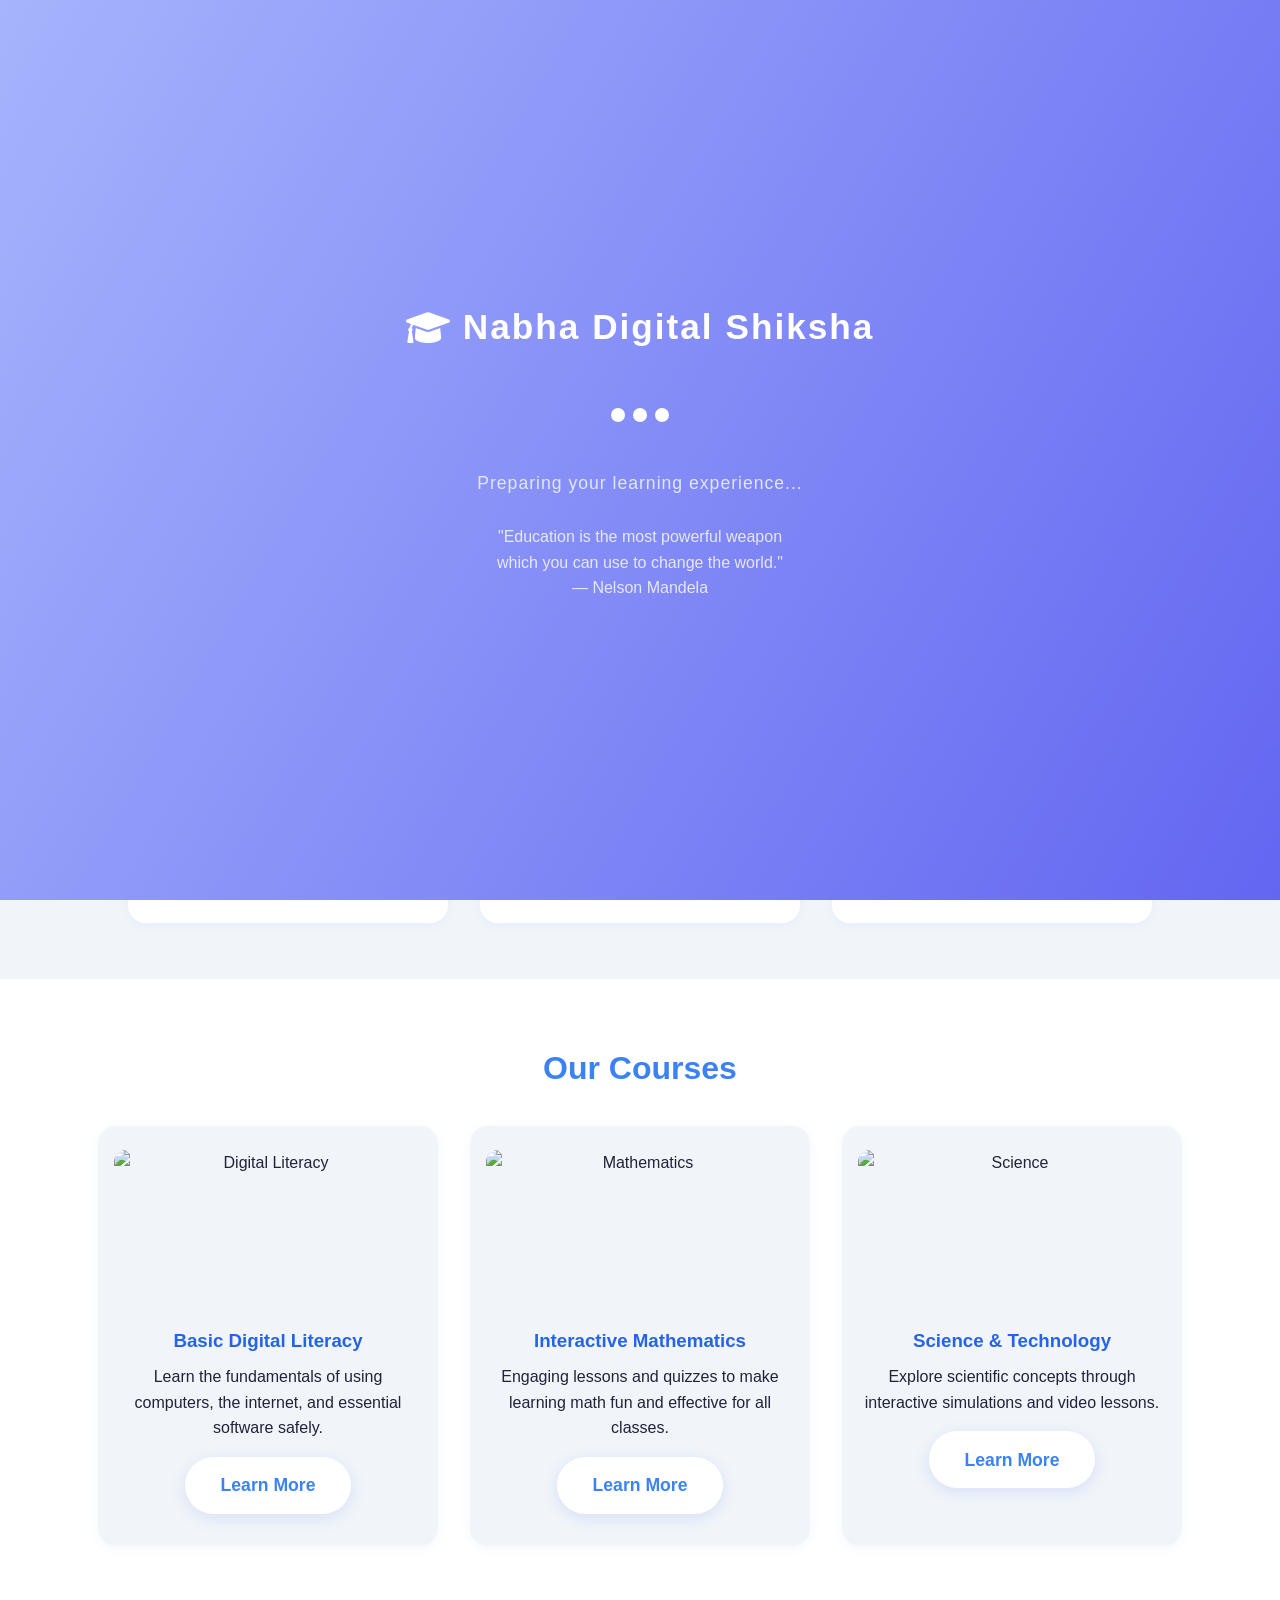
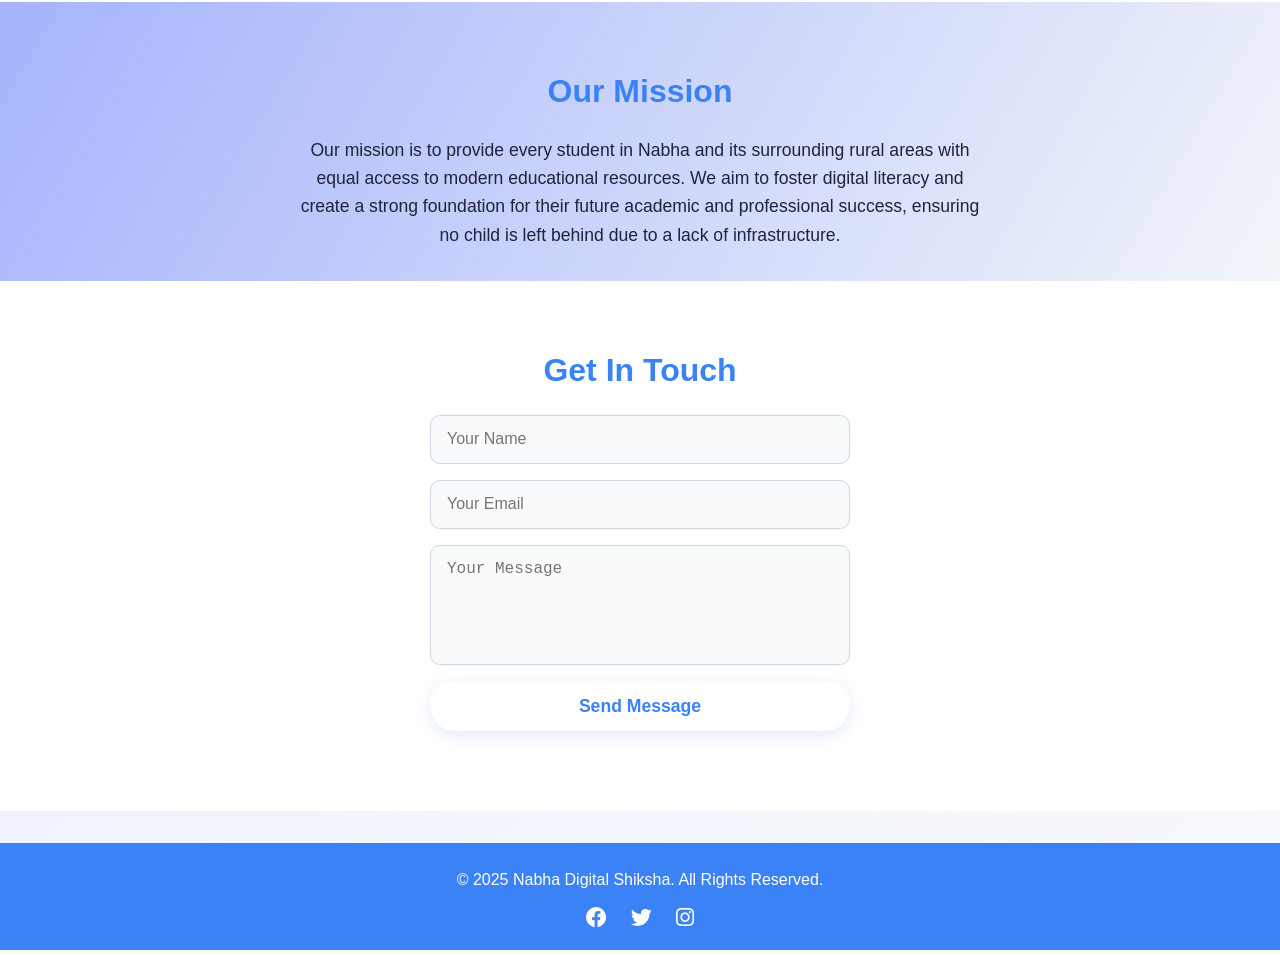
==== index.html @ e17393bd "Update index.html" ====
<!DOCTYPE html>
<html lang="en">
<head>
    <meta charset="UTF-8">
    <meta name="viewport" content="width=device-width, initial-scale=1.0">
    <title>Nabha Digital Shiksha</title>
    <link rel="stylesheet" href="style.css">
    <link rel="stylesheet" href="https://cdnjs.cloudflare.com/ajax/libs/font-awesome/6.0.0-beta3/css/all.min.css">
    <style>
        /* Loader styles */
        #loader-bg {
            position: fixed;
            z-index: 99999;
            top: 0; left: 0; right: 0; bottom: 0;
            width: 100vw; height: 100vh;
            background: linear-gradient(120deg, #a5b4fc 0%, #6366f1 100%);
            display: flex;
            align-items: center;
            justify-content: center;
            flex-direction: column;
            transition: opacity 0.7s cubic-bezier(.4,2,.6,1), visibility 0.7s;
        }
        #loader-bg.hide {
            opacity: 0;
            visibility: hidden;
            pointer-events: none;
        }
        .loader-logo {
            font-family: 'Poppins', Arial, sans-serif;
            font-size: 2.2rem;
            color: #fff;
            font-weight: 700;
            letter-spacing: 2px;
            margin-bottom: 1.5rem;
            display: flex;
            align-items: center;
            gap: 0.7rem;
            animation: fadeInDown 1.2s;
        }
        @keyframes fadeInDown {
            from { opacity: 0; transform: translateY(-40px);}
            to { opacity: 1; transform: none;}
        }
        .loader-animation {
            width: 70px;
            height: 70px;
            display: flex;
            align-items: center;
            justify-content: center;
            margin-bottom: 1.2rem;
        }
        .loader-animation span {
            display: inline-block;
            width: 14px;
            height: 14px;
            margin: 0 4px;
            background: #fff;
            border-radius: 50%;
            animation: bounce 1.2s infinite;
        }
        .loader-animation span:nth-child(2) { animation-delay: 0.2s;}
        .loader-animation span:nth-child(3) { animation-delay: 0.4s;}
        @keyframes bounce {
            0%, 80%, 100% { transform: scale(0.8);}
            40% { transform: scale(1.2);}
        }
        .loader-text {
            color: #e0e7ff;
            font-size: 1.1rem;
            font-family: 'Roboto', Arial, sans-serif;
            letter-spacing: 1px;
            margin-bottom: 0.5rem;
            animation: fadeInUp 1.2s;
        }
        @keyframes fadeInUp {
            from { opacity: 0; transform: translateY(40px);}
            to { opacity: 1; transform: none;}
        }
        .loader-quote {
            color: #fff;
            font-size: 1rem;
            font-family: 'Poppins', Arial, sans-serif;
            margin-top: 1.2rem;
            opacity: 0.8;
            text-align: center;
            max-width: 320px;
            animation: fadeInUp 1.6s;
        }
        @media (max-width: 600px) {
            .loader-logo { font-size: 1.3rem; }
            .loader-quote { font-size: 0.95rem; }
        }
    </style>
</head>
<body>
    <!-- Loader -->
    <div id="loader-bg">
        <div class="loader-logo">
            <i class="fas fa-graduation-cap"></i> Nabha Digital Shiksha
        </div>
        <div class="loader-animation">
            <span></span><span></span><span></span>
        </div>
        <div class="loader-text">Preparing your learning experience...</div>
        <div class="loader-quote">
            "Education is the most powerful weapon which you can use to change the world." <br>— Nelson Mandela
        </div>
    </div>

    <header>
        <nav>
            <div class="logo">Nabha Digital Shiksha 📚</div>
            <ul class="nav-links">
                <li><a href="#hero" class="active">Home</a></li>
                <li><a href="#features">Features</a></li>
                <li><a href="courses.html">Courses</a></li>
                <li><a href="about.html">About Us</a></li>
                <li><a href="#contact">Contact</a></li>
            </ul>
            <div class="burger" aria-label="Open navigation" tabindex="0">
                <div class="line1"></div>
                <div class="line2"></div>
                <div class="line3"></div>
            </div>
        </nav>
    </header>

    <main>
        <section id="hero">
            <!-- Animated SVG background -->
            <svg width="100%" height="100%" style="position:absolute;top:0;left:0;z-index:0;pointer-events:none;" viewBox="0 0 1440 320">
                <path fill="#a5b4fc" fill-opacity="0.4">
                    <animate attributeName="d" dur="8s" repeatCount="indefinite"
                        values="
                        M0,160L80,170C160,180,320,200,480,197C640,194,800,168,960,154C1120,140,1280,138,1360,137L1440,136L1440,320L1360,320C1280,320,1120,320,960,320C800,320,640,320,480,320C320,320,160,320,80,320L0,320Z;
                        M0,180L80,160C160,140,320,120,480,130C640,140,800,180,960,200C1120,220,1280,210,1360,205L1440,200L1440,320L1360,320C1280,320,1120,320,960,320C800,320,640,320,480,320C320,320,160,320,80,320L0,320Z;
                        M0,160L80,170C160,180,320,200,480,197C640,194,800,168,960,154C1120,140,1280,138,1360,137L1440,136L1440,320L1360,320C1280,320,1120,320,960,320C800,320,640,320,480,320C320,320,160,320,80,320L0,320Z
                        " />
                </path>
            </svg>
            <div class="hero-content" style="position:relative;z-index:1;">
                <h1>Bridging the Digital Divide in Nabha</h1>
                <p>Empowering rural students with quality digital education, even with limited connectivity.</p>
                <a href="#courses" class="cta-button" id="explore-courses-btn">Explore Courses</a>
            </div>
        </section>

        <section id="features">
            <h2>Why Choose Us?</h2>
            <div class="features-container">
                <div class="feature-card" onclick="window.location.href='offline-access.html'" style="cursor:pointer;">
                    <i class="fas fa-wifi-slash"></i>
                    <h3>Offline Access</h3>
                    <p>Our learning modules can be downloaded and used without a constant internet connection.</p>
                    <div class="counter" data-target="1200">0</div>
                    <small>+ Students Reached</small>
                </div>
                <div class="feature-card">
                    <i class="fas fa-language"></i>
                    <h3>Local Language Content</h3>
                    <p>Courses are available in Punjabi and Hindi to ensure better understanding for all students.</p>
                    <div class="counter" data-target="8">0</div>
                    <small>Languages & Subjects</small>
                </div>
                <div class="feature-card" onclick="window.location.href='teacher-support.html'" style="cursor:pointer;">
                    <i class="fas fa-chalkboard-teacher"></i>
                    <h3>Teacher Support</h3>
                    <p>We provide training and resources for teachers to effectively use our digital tools.</p>
                    <div class="counter" data-target="50">0</div>
                    <small>+ Teachers Trained</small>
                </div>
            </div>
        </section>

        <section id="courses">
            <h2>Our Courses</h2>
            <div class="courses-container">
                <div class="course-card">
                    <img src="https://images.unsplash.com/photo-1554415707-6e8cf6b9bfdf?crop=entropy&cs=tinysrgb&fit=max&fm=jpg&ixid=M3wzOTAwOTZ8MHwxfHNlYXJjaHw0fHxjb21wdXRlciUyMGxpdGVyYWN5fGVufDB8fHx8MTY5OTI4NjA4N3ww&ixlib=rb-4.0.3&q=80&w=1080" alt="Digital Literacy">
                    <h3>Basic Digital Literacy</h3>
                    <p>Learn the fundamentals of using computers, the internet, and essential software safely.</p>
                    <a href="courses.html#digital-literacy" class="cta-button" style="margin-top:1rem;">Learn More</a>
                </div>
                <div class="course-card">
                     <img src="https://images.unsplash.com/photo-1509228627152-72ae9ae6848d?crop=entropy&cs=tinysrgb&fit=max&fm=jpg&ixid=M3wzOTAwOTZ8MHwxfHNlYXJjaHwyfHxtYXRoZW1hdGljc3xlbnwwfHx8fDE2OTkyODYxMTN8MA&ixlib=rb-4.0.3&q=80&w=1080" alt="Mathematics">
                    <h3>Interactive Mathematics</h3>
                    <p>Engaging lessons and quizzes to make learning math fun and effective for all classes.</p>
                    <a href="courses.html#mathematics" class="cta-button" style="margin-top:1rem;">Learn More</a>
                </div>
                <div class="course-card">
                     <img src="https://images.unsplash.com/photo-1576319155264-99536e0be1ee?crop=entropy&cs=tinysrgb&fit=max&fm=jpg&ixid=M3wzOTAwOTZ8MHwxfHNlYXJjaHwzfHxzY2llbmNlJTIwZXhwZXJpbWVudHxlbnwwfHx8fDE2OTkyODYxNDB8MA&ixlib=rb-4.0.3&q=80&w=1080" alt="Science">
                    <h3>Science & Technology</h3>
                    <p>Explore scientific concepts through interactive simulations and video lessons.</p>
                    <a href="courses.html#science" class="cta-button" style="margin-top:1rem;">Learn More</a>
                </div>
            </div>
        </section>

        <section id="about">
            <h2>Our Mission</h2>
            <p>Our mission is to provide every student in Nabha and its surrounding rural areas with equal access to modern educational resources. We aim to foster digital literacy and create a strong foundation for their future academic and professional success, ensuring no child is left behind due to a lack of infrastructure.</p>
        </section>

        <section id="contact">
            <h2>Get In Touch</h2>
            <form id="contact-form" autocomplete="off">
                <input type="text" id="name" name="name" placeholder="Your Name" required>
                <input type="email" id="email" name="email" placeholder="Your Email" required>
                <textarea id="message" name="message" rows="5" placeholder="Your Message" required></textarea>
                <button type="submit" class="cta-button">Send Message</button>
            </form>
            <p id="form-message"></p>
        </section>
    </main>

    <footer>
        <p>&copy; 2025 Nabha Digital Shiksha. All Rights Reserved.</p>
        <div class="social-links">
            <a href="#" aria-label="Facebook"><i class="fab fa-facebook"></i></a>
            <a href="#" aria-label="Twitter"><i class="fab fa-twitter"></i></a>
            <a href="#" aria-label="Instagram"><i class="fab fa-instagram"></i></a>
        </div>
    </footer>

    <!-- AI Chatbot Widget -->
    <div id="chatbot-widget" style="position:fixed;bottom:30px;right:30px;z-index:9999;">
        <button id="chatbot-toggle" aria-label="Open chatbot" style="background:#6366f1;color:#fff;border:none;border-radius:50%;width:60px;height:60px;box-shadow:0 2px 8px rgba(67,56,202,0.18);font-size:2rem;cursor:pointer;transition:background 0.2s;">
            <i class="fas fa-robot"></i>
        </button>
        <div id="chatbot-window" style="display:none;flex-direction:column;position:absolute;bottom:70px;right:0;width:340px;max-width:90vw;height:420px;background:#fff;border-radius:16px;box-shadow:0 8px 32px rgba(67,56,202,0.18);overflow:hidden;">
            <div style="background:#6366f1;color:#fff;padding:1rem;font-family:'Poppins',Arial,sans-serif;font-weight:600;display:flex;justify-content:space-between;align-items:center;">
                <span>AI Assistant</span>
                <button id="chatbot-close" aria-label="Close chatbot" style="background:none;border:none;color:#fff;font-size:1.2rem;cursor:pointer;">&times;</button>
            </div>
            <div id="chatbot-messages" style="flex:1;overflow-y:auto;padding:1rem;background:#f3f4f6;font-size:1rem;"></div>
            <form id="chatbot-form" style="display:flex;padding:0.7rem;background:#f9fafb;border-top:1px solid #e0e7ff;">
                <input id="chatbot-input" type="text" placeholder="Ask me anything..." autocomplete="off" style="flex:1;padding:0.5rem 1rem;border:1px solid #a5b4fc;border-radius:6px;font-size:1rem;font-family:'Roboto',Arial,sans-serif;">
                <button type="submit" style="margin-left:0.5rem;background:#6366f1;color:#fff;border:none;border-radius:6px;padding:0.5rem 1rem;font-family:'Poppins',Arial,sans-serif;font-weight:600;cursor:pointer;">Send</button>
            </form>
        </div>
    </div>
    <script>
    // Loader hide logic
    window.addEventListener('load', function() {
        setTimeout(function() {
            document.getElementById('loader-bg').classList.add('hide');
        }, 5000); // Loader visible for at least 5s for animation
    });

    // Smooth scroll for nav links
    document.querySelectorAll('a[href^="#"]').forEach(link => {
        link.addEventListener('click', function(e) {
            const target = document.querySelector(this.getAttribute('href'));
            if(target) {
                e.preventDefault();
                target.scrollIntoView({ behavior: 'smooth' });
            }
        });
    });

    // Burger menu toggle
    const burger = document.querySelector('.burger');
    const navLinks = document.querySelector('.nav-links');
    burger.addEventListener('click', () => {
        navLinks.classList.toggle('active');
        burger.classList.toggle('toggle');
    });
    burger.addEventListener('keypress', (e) => {
        if(e.key === "Enter" || e.key === " ") burger.click();
    });

    // Active nav link on scroll
    const sections = document.querySelectorAll('main section[id]');
    const navItems = document.querySelectorAll('.nav-links a[href^="#"]');
    window.addEventListener('scroll', () => {
        let current = "";
        sections.forEach(section => {
            const sectionTop = section.offsetTop - 80;
            if(pageYOffset >= sectionTop) current = section.getAttribute('id');
        });
        navItems.forEach(link => {
            link.classList.remove('active');
            if(link.getAttribute('href') === '#' + current) link.classList.add('active');
        });
    });

    // Animated counters in features
    function animateCounter(counter) {
        const target = +counter.getAttribute('data-target');
        const speed = 30;
        let count = 0;
        function update() {
            if(count < target) {
                count += Math.ceil(target / speed);
                if(count > target) count = target;
                counter.textContent = count;
                requestAnimationFrame(update);
            } else {
                counter.textContent = target;
            }
        }
        update();
    }
    document.querySelectorAll('.counter').forEach(counter => {
        let started = false;
        function onScroll() {
            const rect = counter.getBoundingClientRect();
            if(!started && rect.top < window.innerHeight && rect.bottom > 0) {
                started = true;
                animateCounter(counter);
                window.removeEventListener('scroll', onScroll);
            }
        }
        window.addEventListener('scroll', onScroll);
        onScroll();
    });

    // Contact form feedback
    const form = document.getElementById('contact-form');
    const formMsg = document.getElementById('form-message');
    form.addEventListener('submit', function(e) {
        e.preventDefault();
        formMsg.textContent = "Thank you! We'll get back to you soon.";
        form.reset();
        setTimeout(() => formMsg.textContent = '', 4000);
    });

    // Focus on Explore Courses button scroll
    document.getElementById('explore-courses-btn').addEventListener('click', function(e) {
        const coursesSection = document.getElementById('courses');
        if(coursesSection) {
            e.preventDefault();
            coursesSection.scrollIntoView({ behavior: 'smooth' });
        }
    });

    // Accessibility: close nav on link click (mobile)
    document.querySelectorAll('.nav-links a').forEach(link => {
        link.addEventListener('click', () => {
            if(window.innerWidth < 700) {
                navLinks.classList.remove('active');
                burger.classList.remove('toggle');
            }
        });
    });

    // Smooth scroll for hash on load
    if(window.location.hash) {
        const target = document.querySelector(window.location.hash);
        if(target) setTimeout(() => target.scrollIntoView({behavior:'smooth'}), 300);
    }

    // AI Chatbot logic (demo, not connected to real AI backend)
    const chatbotToggle = document.getElementById('chatbot-toggle');
    const chatbotWindow = document.getElementById('chatbot-window');
    const chatbotClose = document.getElementById('chatbot-close');
    const chatbotForm = document.getElementById('chatbot-form');
    const chatbotInput = document.getElementById('chatbot-input');
    const chatbotMessages = document.getElementById('chatbot-messages');

    chatbotToggle.addEventListener('click', () => {
        chatbotWindow.style.display = chatbotWindow.style.display === 'flex' ? 'none' : 'flex';
        if(chatbotWindow.style.display === 'flex') chatbotInput.focus();
    });
    chatbotClose.addEventListener('click', () => {
        chatbotWindow.style.display = 'none';
    });

    function appendMessage(sender, text) {
        const msg = document.createElement('div');
        msg.style.margin = '0.5rem 0';
        msg.style.display = 'flex';
        msg.style.alignItems = 'flex-start';
        msg.innerHTML = sender === 'user'
            ? `<div style="background:#6366f1;color:#fff;padding:0.5rem 1rem;border-radius:12px 12px 0 12px;max-width:80%;margin-left:auto;">${text}</div>`
            : `<div style="background:#fff;color:#22223b;padding:0.5rem 1rem;border-radius:12px 12px 12px 0;max-width:80%;box-shadow:0 1px 4px #e0e7ff;">${text}</div>`;
        chatbotMessages.appendChild(msg);
        chatbotMessages.scrollTop = chatbotMessages.scrollHeight;
    }

    chatbotForm.addEventListener('submit', function(e) {
        e.preventDefault();
        const userMsg = chatbotInput.value.trim();
        if(!userMsg) return;
        appendMessage('user', userMsg);
        chatbotInput.value = '';
        setTimeout(() => {
            // Demo responses (replace with real AI integration)
            let response = "Sorry, I'm a demo assistant. Please contact support for detailed help.";
            if(/offline|pdf|download/i.test(userMsg)) response = "You can download class notes and resources from the Offline Access page.";
            else if(/teacher|support/i.test(userMsg)) response = "Visit the Teacher Support page for teacher details and resources.";
            else if(/course|class|subject/i.test(userMsg)) response = "Check out our Courses section for all available subjects and materials.";
            else if(/contact|help/i.test(userMsg)) response = "You can reach us via the Contact section at the bottom of this page.";
            else if(/hello|hi|hey/i.test(userMsg)) response = "Hello! How can I assist you today?";
            appendMessage('bot', response);
        }, 700);
    });

    // Keyboard accessibility for chatbot
    chatbotInput.addEventListener('keydown', function(e) {
        if(e.key === "Escape") chatbotWindow.style.display = 'none';
    });
    </script>
</body>
</html>
---- style.css ----
/* Reset & Base Styles */
* {
    margin: 0;
    padding: 0;
    box-sizing: border-box;
}
body {
    font-family: 'Segoe UI', Arial, sans-serif;
    background: linear-gradient(135deg, #e0e7ff 0%, #f8fafc 100%);
    color: #22223b;
    min-height: 100vh;
    line-height: 1.6;
}
a {
    color: inherit;
    text-decoration: none;
}
img {
    max-width: 100%;
    display: block;
    border-radius: 12px;
}

/* Header & Navigation */
header {
    background: #3b82f6;
    box-shadow: 0 2px 8px rgba(59, 130, 246, 0.08);
    position: sticky;
    top: 0;
    z-index: 100;
}
nav {
    display: flex;
    align-items: center;
    justify-content: space-between;
    max-width: 1200px;
    margin: 0 auto;
    padding: 1rem 2rem;
}
.logo {
    font-size: 1.6rem;
    font-weight: bold;
    color: #fff;
    letter-spacing: 1px;
}
.nav-links {
    display: flex;
    gap: 2rem;
    list-style: none;
}
.nav-links li a {
    color: #fff;
    font-weight: 500;
    transition: color 0.2s;
    padding: 0.5rem 0.8rem;
    border-radius: 6px;
}
.nav-links li a:hover {
    background: #2563eb;
}
.burger {
    display: none;
    flex-direction: column;
    cursor: pointer;
    gap: 5px;
}
.burger div {
    width: 25px;
    height: 3px;
    background: #fff;
    border-radius: 2px;
    transition: all 0.3s;
}

/* Hero Section */
#hero {
    background: linear-gradient(120deg, #3b82f6 60%, #a5b4fc 100%);
    color: #fff;
    padding: 5rem 2rem 4rem 2rem;
    position: relative;
    overflow: hidden;
    text-align: center;
}
#hero::before {
    content: "";
    position: absolute;
    left: -80px;
    top: 40px;
    width: 200px;
    height: 200px;
    background: radial-gradient(circle, #fff3 60%, transparent 100%);
    border-radius: 50%;
    z-index: 0;
}
.hero-content {
    position: relative;
    z-index: 1;
    max-width: 700px;
    margin: 0 auto;
}
.hero-content h1 {
    font-size: 2.8rem;
    margin-bottom: 1rem;
    font-weight: 700;
}
.hero-content p {
    font-size: 1.2rem;
    margin-bottom: 2rem;
}
.cta-button {
    background: #fff;
    color: #3b82f6;
    padding: 0.9rem 2.2rem;
    border: none;
    border-radius: 30px;
    font-size: 1.1rem;
    font-weight: 600;
    box-shadow: 0 4px 16px #2563eb22;
    cursor: pointer;
    transition: background 0.2s, color 0.2s;
}
.cta-button:hover {
    background: #2563eb;
    color: #fff;
}

/* Features Section */
#features {
    padding: 4rem 2rem 2rem 2rem;
    background: #f1f5f9;
    text-align: center;
}
#features h2 {
    font-size: 2rem;
    margin-bottom: 2rem;
    color: #3b82f6;
}
.features-container {
    display: flex;
    gap: 2rem;
    justify-content: center;
    flex-wrap: wrap;
}
.feature-card {
    background: #fff;
    border-radius: 18px;
    box-shadow: 0 2px 12px #3b82f611;
    padding: 2rem 1.5rem;
    flex: 1 1 220px;
    max-width: 320px;
    min-width: 220px;
    margin-bottom: 1.5rem;
    transition: transform 0.2s, box-shadow 0.2s;
}
.feature-card:hover {
    transform: translateY(-8px) scale(1.03);
    box-shadow: 0 6px 24px #3b82f622;
}
.feature-card i {
    font-size: 2.5rem;
    color: #3b82f6;
    margin-bottom: 1rem;
}

/* Courses Section */
#courses {
    padding: 4rem 2rem 2rem 2rem;
    background: #fff;
    text-align: center;
}
#courses h2 {
    font-size: 2rem;
    margin-bottom: 2rem;
    color: #3b82f6;
}
.courses-container {
    display: flex;
    gap: 2rem;
    justify-content: center;
    flex-wrap: wrap;
}
.course-card {
    background: #f1f5f9;
    border-radius: 18px;
    box-shadow: 0 2px 12px #3b82f611;
    padding: 1.5rem 1rem 2rem 1rem;
    flex: 1 1 260px;
    max-width: 340px;
    min-width: 220px;
    margin-bottom: 1.5rem;
    transition: transform 0.2s, box-shadow 0.2s;
    display: flex;
    flex-direction: column;
    align-items: center;
}
.course-card:hover {
    transform: translateY(-8px) scale(1.03);
    box-shadow: 0 6px 24px #3b82f622;
}
.course-card img {
    width: 100%;
    height: 160px;
    object-fit: cover;
    margin-bottom: 1rem;
    border-radius: 12px;
}
.course-card h3 {
    color: #2563eb;
    margin-bottom: 0.5rem;
}

/* About Section */
#about {
    padding: 4rem 2rem 2rem 2rem;
    background: linear-gradient(120deg, #a5b4fc 0%, #f1f5f9 100%);
    text-align: center;
}
#about h2 {
    font-size: 2rem;
    margin-bottom: 1.2rem;
    color: #3b82f6;
}
#about p {
    max-width: 700px;
    margin: 0 auto;
    font-size: 1.1rem;
}

/* Contact Section */
#contact {
    padding: 4rem 2rem 2rem 2rem;
    background: #fff;
    text-align: center;
}
#contact h2 {
    font-size: 2rem;
    margin-bottom: 1.2rem;
    color: #3b82f6;
}
#contact-form {
    max-width: 420px;
    margin: 0 auto 1.5rem auto;
    display: flex;
    flex-direction: column;
    gap: 1rem;
}
#contact-form input,
#contact-form textarea {
    padding: 0.9rem 1rem;
    border: 1px solid #cbd5e1;
    border-radius: 10px;
    font-size: 1rem;
    background: #f8fafc;
    resize: none;
}
#contact-form input:focus,
#contact-form textarea:focus {
    outline: 2px solid #3b82f6;
    border-color: #3b82f6;
}
#form-message {
    color: #16a34a;
    font-weight: 500;
    min-height: 1.5em;
}

/* Footer */
footer {
    background: #3b82f6;
    color: #fff;
    text-align: center;
    padding: 1.5rem 2rem 1rem 2rem;
    margin-top: 2rem;
    position: relative;
}
.social-links {
    margin-top: 0.5rem;
}
.social-links a {
    color: #fff;
    margin: 0 0.6rem;
    font-size: 1.3rem;
    transition: color 0.2s;
}
.social-links a:hover {
    color: #a5b4fc;
}

/* Animations */
@keyframes fadeInUp {
    0% { opacity: 0; transform: translateY(40px);}
    100% { opacity: 1; transform: translateY(0);}
}
@keyframes fadeIn {
    0% { opacity: 0;}
    100% { opacity: 1;}
}
.team-card {
    transition: transform 0.2s, box-shadow 0.2s;
}
.team-card:hover {
    transform: translateY(-8px) scale(1.04);
    box-shadow: 0 8px 32px #3b82f633;
    background: #e0e7ff;
}

/* Responsive Styles */
@media (max-width: 900px) {
    .features-container,
    .courses-container {
        flex-direction: column;
        align-items: center;
    }
    nav {
        padding: 1rem 1rem;
    }
}
@media (max-width: 700px) {
    .hero-content h1 {
        font-size: 2rem;
    }
    #features, #courses, #about, #contact {
        padding: 2.5rem 1rem 1.5rem 1rem;
    }
}
@media (max-width: 600px) {
    nav {
        flex-direction: column;
        align-items: flex-start;
        position: relative;
    }
    .nav-links {
        flex-direction: column;
        gap: 1.2rem;
        background: #3b82f6;
        position: absolute;
        top: 60px;
        left: 0;
        width: 100%;
        padding: 1.2rem 0;
        display: none;
    }
    .nav-links.active {
        display: flex;
    }
    .burger {
        display: flex;
        margin-left: auto;
    }
}

/* Burger Animation */
.burger.toggle .line1 {
    transform: rotate(-45deg) translate(-5px, 6px);
}
.burger.toggle .line2 {
    opacity: 0;
}
.burger.toggle .line3 {
    transform: rotate(45deg) translate(-5px, -6px);
}
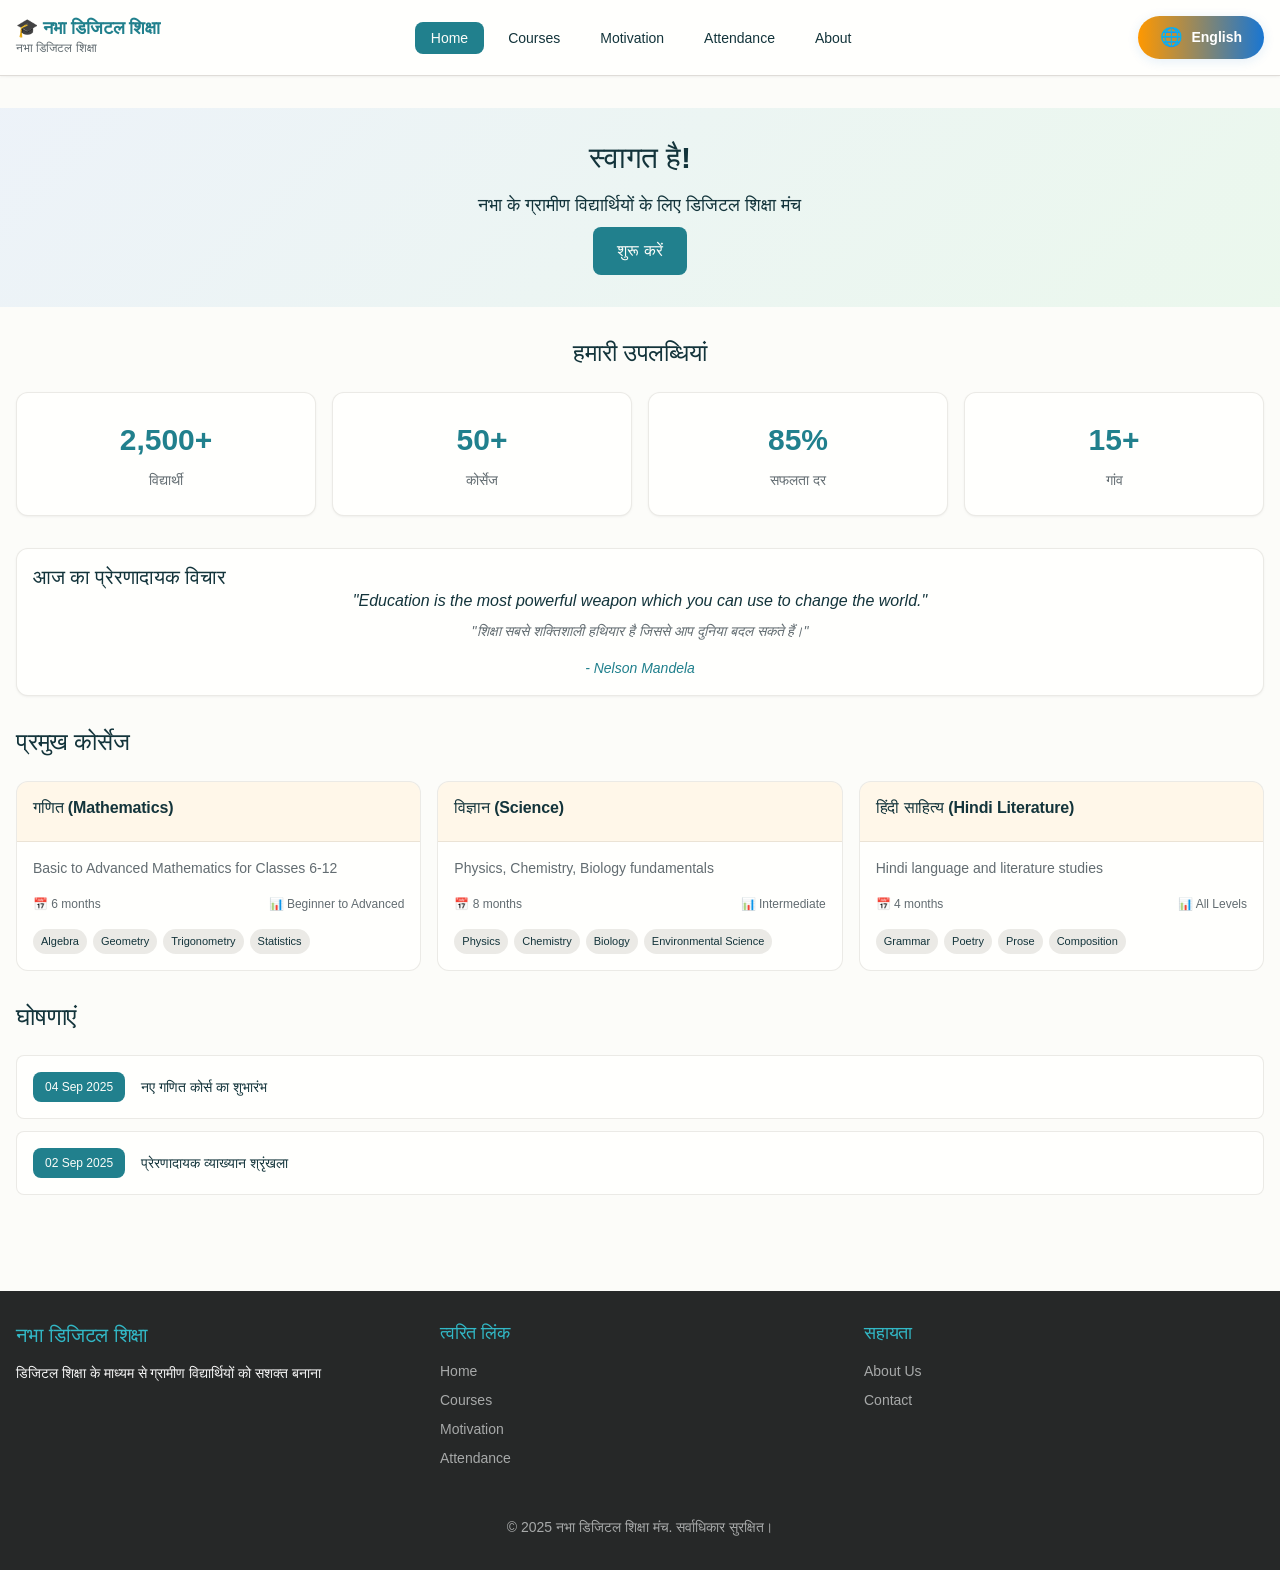
==== commit d892d5d4: "Add files via upload" ====
--- a/index.html
+++ b/index.html
@@ -1,405 +1,406 @@
-<!DOCTYPE html>
-<html lang="en">
-<head>
-    <meta charset="UTF-8">
-    <meta name="viewport" content="width=device-width, initial-scale=1.0">
-    <title>Nabha Digital Shiksha</title>
-    <link rel="stylesheet" href="style.css">
-    <link rel="stylesheet" href="https://cdnjs.cloudflare.com/ajax/libs/font-awesome/6.0.0-beta3/css/all.min.css">
-    <style>
-        /* Loader styles */
-        #loader-bg {
-            position: fixed;
-            z-index: 99999;
-            top: 0; left: 0; right: 0; bottom: 0;
-            width: 100vw; height: 100vh;
-            background: linear-gradient(120deg, #a5b4fc 0%, #6366f1 100%);
-            display: flex;
-            align-items: center;
-            justify-content: center;
-            flex-direction: column;
-            transition: opacity 0.7s cubic-bezier(.4,2,.6,1), visibility 0.7s;
-        }
-        #loader-bg.hide {
-            opacity: 0;
-            visibility: hidden;
-            pointer-events: none;
-        }
-        .loader-logo {
-            font-family: 'Poppins', Arial, sans-serif;
-            font-size: 2.2rem;
-            color: #fff;
-            font-weight: 700;
-            letter-spacing: 2px;
-            margin-bottom: 1.5rem;
-            display: flex;
-            align-items: center;
-            gap: 0.7rem;
-            animation: fadeInDown 1.2s;
-        }
-        @keyframes fadeInDown {
-            from { opacity: 0; transform: translateY(-40px);}
-            to { opacity: 1; transform: none;}
-        }
-        .loader-animation {
-            width: 70px;
-            height: 70px;
-            display: flex;
-            align-items: center;
-            justify-content: center;
-            margin-bottom: 1.2rem;
-        }
-        .loader-animation span {
-            display: inline-block;
-            width: 14px;
-            height: 14px;
-            margin: 0 4px;
-            background: #fff;
-            border-radius: 50%;
-            animation: bounce 1.2s infinite;
-        }
-        .loader-animation span:nth-child(2) { animation-delay: 0.2s;}
-        .loader-animation span:nth-child(3) { animation-delay: 0.4s;}
-        @keyframes bounce {
-            0%, 80%, 100% { transform: scale(0.8);}
-            40% { transform: scale(1.2);}
-        }
-        .loader-text {
-            color: #e0e7ff;
-            font-size: 1.1rem;
-            font-family: 'Roboto', Arial, sans-serif;
-            letter-spacing: 1px;
-            margin-bottom: 0.5rem;
-            animation: fadeInUp 1.2s;
-        }
-        @keyframes fadeInUp {
-            from { opacity: 0; transform: translateY(40px);}
-            to { opacity: 1; transform: none;}
-        }
-        .loader-quote {
-            color: #fff;
-            font-size: 1rem;
-            font-family: 'Poppins', Arial, sans-serif;
-            margin-top: 1.2rem;
-            opacity: 0.8;
-            text-align: center;
-            max-width: 320px;
-            animation: fadeInUp 1.6s;
-        }
-        @media (max-width: 600px) {
-            .loader-logo { font-size: 1.3rem; }
-            .loader-quote { font-size: 0.95rem; }
-        }
-    </style>
-</head>
-<body>
-    <!-- Loader -->
-    <div id="loader-bg">
-        <div class="loader-logo">
-            <i class="fas fa-graduation-cap"></i> Nabha Digital Shiksha
-        </div>
-        <div class="loader-animation">
-            <span></span><span></span><span></span>
-        </div>
-        <div class="loader-text">Preparing your learning experience...</div>
-        <div class="loader-quote">
-            "Education is the most powerful weapon which you can use to change the world." <br>— Nelson Mandela
-        </div>
-    </div>
-
-    <header>
-        <nav>
-            <div class="logo">Nabha Digital Shiksha 📚</div>
-            <ul class="nav-links">
-                <li><a href="#hero" class="active">Home</a></li>
-                <li><a href="#features">Features</a></li>
-                <li><a href="courses.html">Courses</a></li>
-                <li><a href="about.html">About Us</a></li>
-                <li><a href="#contact">Contact</a></li>
-            </ul>
-            <div class="burger" aria-label="Open navigation" tabindex="0">
-                <div class="line1"></div>
-                <div class="line2"></div>
-                <div class="line3"></div>
-            </div>
-        </nav>
-    </header>
-
-    <main>
-        <section id="hero">
-            <!-- Animated SVG background -->
-            <svg width="100%" height="100%" style="position:absolute;top:0;left:0;z-index:0;pointer-events:none;" viewBox="0 0 1440 320">
-                <path fill="#a5b4fc" fill-opacity="0.4">
-                    <animate attributeName="d" dur="8s" repeatCount="indefinite"
-                        values="
-                        M0,160L80,170C160,180,320,200,480,197C640,194,800,168,960,154C1120,140,1280,138,1360,137L1440,136L1440,320L1360,320C1280,320,1120,320,960,320C800,320,640,320,480,320C320,320,160,320,80,320L0,320Z;
-                        M0,180L80,160C160,140,320,120,480,130C640,140,800,180,960,200C1120,220,1280,210,1360,205L1440,200L1440,320L1360,320C1280,320,1120,320,960,320C800,320,640,320,480,320C320,320,160,320,80,320L0,320Z;
-                        M0,160L80,170C160,180,320,200,480,197C640,194,800,168,960,154C1120,140,1280,138,1360,137L1440,136L1440,320L1360,320C1280,320,1120,320,960,320C800,320,640,320,480,320C320,320,160,320,80,320L0,320Z
-                        " />
-                </path>
-            </svg>
-            <div class="hero-content" style="position:relative;z-index:1;">
-                <h1>Bridging the Digital Divide in Nabha</h1>
-                <p>Empowering rural students with quality digital education, even with limited connectivity.</p>
-                <a href="#courses" class="cta-button" id="explore-courses-btn">Explore Courses</a>
-            </div>
-        </section>
-
-        <section id="features">
-            <h2>Why Choose Us?</h2>
-            <div class="features-container">
-                <div class="feature-card" onclick="window.location.href='offline-access.html'" style="cursor:pointer;">
-                    <i class="fas fa-wifi-slash"></i>
-                    <h3>Offline Access</h3>
-                    <p>Our learning modules can be downloaded and used without a constant internet connection.</p>
-                    <div class="counter" data-target="1200">0</div>
-                    <small>+ Students Reached</small>
-                </div>
-                <div class="feature-card">
-                    <i class="fas fa-language"></i>
-                    <h3>Local Language Content</h3>
-                    <p>Courses are available in Punjabi and Hindi to ensure better understanding for all students.</p>
-                    <div class="counter" data-target="8">0</div>
-                    <small>Languages & Subjects</small>
-                </div>
-                <div class="feature-card" onclick="window.location.href='teacher-support.html'" style="cursor:pointer;">
-                    <i class="fas fa-chalkboard-teacher"></i>
-                    <h3>Teacher Support</h3>
-                    <p>We provide training and resources for teachers to effectively use our digital tools.</p>
-                    <div class="counter" data-target="50">0</div>
-                    <small>+ Teachers Trained</small>
-                </div>
-            </div>
-        </section>
-
-        <section id="courses">
-            <h2>Our Courses</h2>
-            <div class="courses-container">
-                <div class="course-card">
-                    <img src="https://images.unsplash.com/photo-1554415707-6e8cf6b9bfdf?crop=entropy&cs=tinysrgb&fit=max&fm=jpg&ixid=M3wzOTAwOTZ8MHwxfHNlYXJjaHw0fHxjb21wdXRlciUyMGxpdGVyYWN5fGVufDB8fHx8MTY5OTI4NjA4N3ww&ixlib=rb-4.0.3&q=80&w=1080" alt="Digital Literacy">
-                    <h3>Basic Digital Literacy</h3>
-                    <p>Learn the fundamentals of using computers, the internet, and essential software safely.</p>
-                    <a href="courses.html#digital-literacy" class="cta-button" style="margin-top:1rem;">Learn More</a>
-                </div>
-                <div class="course-card">
-                     <img src="https://images.unsplash.com/photo-1509228627152-72ae9ae6848d?crop=entropy&cs=tinysrgb&fit=max&fm=jpg&ixid=M3wzOTAwOTZ8MHwxfHNlYXJjaHwyfHxtYXRoZW1hdGljc3xlbnwwfHx8fDE2OTkyODYxMTN8MA&ixlib=rb-4.0.3&q=80&w=1080" alt="Mathematics">
-                    <h3>Interactive Mathematics</h3>
-                    <p>Engaging lessons and quizzes to make learning math fun and effective for all classes.</p>
-                    <a href="courses.html#mathematics" class="cta-button" style="margin-top:1rem;">Learn More</a>
-                </div>
-                <div class="course-card">
-                     <img src="https://images.unsplash.com/photo-1576319155264-99536e0be1ee?crop=entropy&cs=tinysrgb&fit=max&fm=jpg&ixid=M3wzOTAwOTZ8MHwxfHNlYXJjaHwzfHxzY2llbmNlJTIwZXhwZXJpbWVudHxlbnwwfHx8fDE2OTkyODYxNDB8MA&ixlib=rb-4.0.3&q=80&w=1080" alt="Science">
-                    <h3>Science & Technology</h3>
-                    <p>Explore scientific concepts through interactive simulations and video lessons.</p>
-                    <a href="courses.html#science" class="cta-button" style="margin-top:1rem;">Learn More</a>
-                </div>
-            </div>
-        </section>
-
-        <section id="about">
-            <h2>Our Mission</h2>
-            <p>Our mission is to provide every student in Nabha and its surrounding rural areas with equal access to modern educational resources. We aim to foster digital literacy and create a strong foundation for their future academic and professional success, ensuring no child is left behind due to a lack of infrastructure.</p>
-        </section>
-
-        <section id="contact">
-            <h2>Get In Touch</h2>
-            <form id="contact-form" autocomplete="off">
-                <input type="text" id="name" name="name" placeholder="Your Name" required>
-                <input type="email" id="email" name="email" placeholder="Your Email" required>
-                <textarea id="message" name="message" rows="5" placeholder="Your Message" required></textarea>
-                <button type="submit" class="cta-button">Send Message</button>
-            </form>
-            <p id="form-message"></p>
-        </section>
-    </main>
-
-    <footer>
-        <p>&copy; 2025 Nabha Digital Shiksha. All Rights Reserved.</p>
-        <div class="social-links">
-            <a href="#" aria-label="Facebook"><i class="fab fa-facebook"></i></a>
-            <a href="#" aria-label="Twitter"><i class="fab fa-twitter"></i></a>
-            <a href="#" aria-label="Instagram"><i class="fab fa-instagram"></i></a>
-        </div>
-    </footer>
-
-    <!-- AI Chatbot Widget -->
-    <div id="chatbot-widget" style="position:fixed;bottom:30px;right:30px;z-index:9999;">
-        <button id="chatbot-toggle" aria-label="Open chatbot" style="background:#6366f1;color:#fff;border:none;border-radius:50%;width:60px;height:60px;box-shadow:0 2px 8px rgba(67,56,202,0.18);font-size:2rem;cursor:pointer;transition:background 0.2s;">
-            <i class="fas fa-robot"></i>
-        </button>
-        <div id="chatbot-window" style="display:none;flex-direction:column;position:absolute;bottom:70px;right:0;width:340px;max-width:90vw;height:420px;background:#fff;border-radius:16px;box-shadow:0 8px 32px rgba(67,56,202,0.18);overflow:hidden;">
-            <div style="background:#6366f1;color:#fff;padding:1rem;font-family:'Poppins',Arial,sans-serif;font-weight:600;display:flex;justify-content:space-between;align-items:center;">
-                <span>AI Assistant</span>
-                <button id="chatbot-close" aria-label="Close chatbot" style="background:none;border:none;color:#fff;font-size:1.2rem;cursor:pointer;">&times;</button>
-            </div>
-            <div id="chatbot-messages" style="flex:1;overflow-y:auto;padding:1rem;background:#f3f4f6;font-size:1rem;"></div>
-            <form id="chatbot-form" style="display:flex;padding:0.7rem;background:#f9fafb;border-top:1px solid #e0e7ff;">
-                <input id="chatbot-input" type="text" placeholder="Ask me anything..." autocomplete="off" style="flex:1;padding:0.5rem 1rem;border:1px solid #a5b4fc;border-radius:6px;font-size:1rem;font-family:'Roboto',Arial,sans-serif;">
-                <button type="submit" style="margin-left:0.5rem;background:#6366f1;color:#fff;border:none;border-radius:6px;padding:0.5rem 1rem;font-family:'Poppins',Arial,sans-serif;font-weight:600;cursor:pointer;">Send</button>
-            </form>
-        </div>
-    </div>
-    <script>
-    // Loader hide logic
-    window.addEventListener('load', function() {
-        setTimeout(function() {
-            document.getElementById('loader-bg').classList.add('hide');
-        }, 5000); // Loader visible for at least 5s for animation
-    });
-
-    // Smooth scroll for nav links
-    document.querySelectorAll('a[href^="#"]').forEach(link => {
-        link.addEventListener('click', function(e) {
-            const target = document.querySelector(this.getAttribute('href'));
-            if(target) {
-                e.preventDefault();
-                target.scrollIntoView({ behavior: 'smooth' });
-            }
-        });
-    });
-
-    // Burger menu toggle
-    const burger = document.querySelector('.burger');
-    const navLinks = document.querySelector('.nav-links');
-    burger.addEventListener('click', () => {
-        navLinks.classList.toggle('active');
-        burger.classList.toggle('toggle');
-    });
-    burger.addEventListener('keypress', (e) => {
-        if(e.key === "Enter" || e.key === " ") burger.click();
-    });
-
-    // Active nav link on scroll
-    const sections = document.querySelectorAll('main section[id]');
-    const navItems = document.querySelectorAll('.nav-links a[href^="#"]');
-    window.addEventListener('scroll', () => {
-        let current = "";
-        sections.forEach(section => {
-            const sectionTop = section.offsetTop - 80;
-            if(pageYOffset >= sectionTop) current = section.getAttribute('id');
-        });
-        navItems.forEach(link => {
-            link.classList.remove('active');
-            if(link.getAttribute('href') === '#' + current) link.classList.add('active');
-        });
-    });
-
-    // Animated counters in features
-    function animateCounter(counter) {
-        const target = +counter.getAttribute('data-target');
-        const speed = 30;
-        let count = 0;
-        function update() {
-            if(count < target) {
-                count += Math.ceil(target / speed);
-                if(count > target) count = target;
-                counter.textContent = count;
-                requestAnimationFrame(update);
-            } else {
-                counter.textContent = target;
-            }
-        }
-        update();
-    }
-    document.querySelectorAll('.counter').forEach(counter => {
-        let started = false;
-        function onScroll() {
-            const rect = counter.getBoundingClientRect();
-            if(!started && rect.top < window.innerHeight && rect.bottom > 0) {
-                started = true;
-                animateCounter(counter);
-                window.removeEventListener('scroll', onScroll);
-            }
-        }
-        window.addEventListener('scroll', onScroll);
-        onScroll();
-    });
-
-    // Contact form feedback
-    const form = document.getElementById('contact-form');
-    const formMsg = document.getElementById('form-message');
-    form.addEventListener('submit', function(e) {
-        e.preventDefault();
-        formMsg.textContent = "Thank you! We'll get back to you soon.";
-        form.reset();
-        setTimeout(() => formMsg.textContent = '', 4000);
-    });
-
-    // Focus on Explore Courses button scroll
-    document.getElementById('explore-courses-btn').addEventListener('click', function(e) {
-        const coursesSection = document.getElementById('courses');
-        if(coursesSection) {
-            e.preventDefault();
-            coursesSection.scrollIntoView({ behavior: 'smooth' });
-        }
-    });
-
-    // Accessibility: close nav on link click (mobile)
-    document.querySelectorAll('.nav-links a').forEach(link => {
-        link.addEventListener('click', () => {
-            if(window.innerWidth < 700) {
-                navLinks.classList.remove('active');
-                burger.classList.remove('toggle');
-            }
-        });
-    });
-
-    // Smooth scroll for hash on load
-    if(window.location.hash) {
-        const target = document.querySelector(window.location.hash);
-        if(target) setTimeout(() => target.scrollIntoView({behavior:'smooth'}), 300);
-    }
-
-    // AI Chatbot logic (demo, not connected to real AI backend)
-    const chatbotToggle = document.getElementById('chatbot-toggle');
-    const chatbotWindow = document.getElementById('chatbot-window');
-    const chatbotClose = document.getElementById('chatbot-close');
-    const chatbotForm = document.getElementById('chatbot-form');
-    const chatbotInput = document.getElementById('chatbot-input');
-    const chatbotMessages = document.getElementById('chatbot-messages');
-
-    chatbotToggle.addEventListener('click', () => {
-        chatbotWindow.style.display = chatbotWindow.style.display === 'flex' ? 'none' : 'flex';
-        if(chatbotWindow.style.display === 'flex') chatbotInput.focus();
-    });
-    chatbotClose.addEventListener('click', () => {
-        chatbotWindow.style.display = 'none';
-    });
-
-    function appendMessage(sender, text) {
-        const msg = document.createElement('div');
-        msg.style.margin = '0.5rem 0';
-        msg.style.display = 'flex';
-        msg.style.alignItems = 'flex-start';
-        msg.innerHTML = sender === 'user'
-            ? `<div style="background:#6366f1;color:#fff;padding:0.5rem 1rem;border-radius:12px 12px 0 12px;max-width:80%;margin-left:auto;">${text}</div>`
-            : `<div style="background:#fff;color:#22223b;padding:0.5rem 1rem;border-radius:12px 12px 12px 0;max-width:80%;box-shadow:0 1px 4px #e0e7ff;">${text}</div>`;
-        chatbotMessages.appendChild(msg);
-        chatbotMessages.scrollTop = chatbotMessages.scrollHeight;
-    }
-
-    chatbotForm.addEventListener('submit', function(e) {
-        e.preventDefault();
-        const userMsg = chatbotInput.value.trim();
-        if(!userMsg) return;
-        appendMessage('user', userMsg);
-        chatbotInput.value = '';
-        setTimeout(() => {
-            // Demo responses (replace with real AI integration)
-            let response = "Sorry, I'm a demo assistant. Please contact support for detailed help.";
-            if(/offline|pdf|download/i.test(userMsg)) response = "You can download class notes and resources from the Offline Access page.";
-            else if(/teacher|support/i.test(userMsg)) response = "Visit the Teacher Support page for teacher details and resources.";
-            else if(/course|class|subject/i.test(userMsg)) response = "Check out our Courses section for all available subjects and materials.";
-            else if(/contact|help/i.test(userMsg)) response = "You can reach us via the Contact section at the bottom of this page.";
-            else if(/hello|hi|hey/i.test(userMsg)) response = "Hello! How can I assist you today?";
-            appendMessage('bot', response);
-        }, 700);
-    });
-
-    // Keyboard accessibility for chatbot
-    chatbotInput.addEventListener('keydown', function(e) {
-        if(e.key === "Escape") chatbotWindow.style.display = 'none';
-    });
-    </script>
-</body>
-</html>
+<!DOCTYPE html>
+<html lang="hi">
+<head>
+    <meta charset="UTF-8">
+    <meta name="viewport" content="width=device-width, initial-scale=1.0">
+    <title>Digital Learning Platform - Nabha Rural Students</title>
+    <link rel="stylesheet" href="style.css">
+</head>
+<body>
+    <!-- Header -->
+    <header class="header">
+        <div class="container">
+            <div class="header-content">
+                <div class="logo">
+                    <h2 class="lang-hi">🎓 नभा डिजिटल शिक्षा</h2>
+                    <h2 class="lang-en" style="display:none;">🎓 Nabha Digital Learning</h2>
+                    <p class="lang-hi">नभा डिजिटल शिक्षा</p>
+                    <p class="lang-en" style="display:none;">Nabha Digital Learning</p>
+                </div>
+                <nav class="nav">
+                    <button class="nav-item active" data-section="home">Home</button>
+                    <button class="nav-item" data-section="courses">Courses</button>
+                    <button class="nav-item" data-section="motivation">Motivation</button>
+                    <button class="nav-item" data-section="attendance">Attendance</button>
+                    <button class="nav-item" data-section="about">About</button>
+                </nav>
+                <button class="mobile-menu-toggle">☰</button>
+                <button id="langSwitchBtn" class="btn btn--lang-switch" style="margin-left:16px;">
+                    <span id="langIcon">🌐</span>
+                    <span id="langText">English</span>
+                </button>
+            </div>
+        </div>
+    </header>
+
+    <!-- Main Content -->
+    <main class="main">
+        <!-- Home Section -->
+        <section id="home" class="section active">
+            <div class="hero">
+                <div class="container">
+                    <div class="hero-content">
+                        <h1 class="lang-hi">स्वागत है!</h1>
+                        <h1 class="lang-en" style="display:none;">Welcome!</h1>
+                        <p class="hero-subtitle lang-hi">नभा के ग्रामीण विद्यार्थियों के लिए डिजिटल शिक्षा मंच</p>
+                        <p class="hero-subtitle lang-en" style="display:none;">Digital Learning Platform for Rural Students in Nabha</p>
+                        <button class="btn btn--primary hero-cta lang-hi">शुरू करें</button>
+                        <button class="btn btn--primary hero-cta lang-en" style="display:none;">Start Learning</button>
+                    </div>
+                </div>
+            </div>
+
+            <div class="container">
+                <!-- Platform Stats -->
+                <div class="stats-section">
+                    <h2 class="lang-hi">हमारी उपलब्धियां</h2>
+                    <h2 class="lang-en" style="display:none;">Our Achievements</h2>
+                    <div class="stats-grid">
+                        <div class="stat-card">
+                            <div class="stat-number">2,500+</div>
+                            <div class="stat-label lang-hi">विद्यार्थी</div>
+                            <div class="stat-label lang-en" style="display:none;">Students</div>
+                        </div>
+                        <div class="stat-card">
+                            <div class="stat-number">50+</div>
+                            <div class="stat-label lang-hi">कोर्सेज</div>
+                            <div class="stat-label lang-en" style="display:none;">Courses</div>
+                        </div>
+                        <div class="stat-card">
+                            <div class="stat-number">85%</div>
+                            <div class="stat-label lang-hi">सफलता दर</div>
+                            <div class="stat-label lang-en" style="display:none;">Success Rate</div>
+                        </div>
+                        <div class="stat-card">
+                            <div class="stat-number">15+</div>
+                            <div class="stat-label lang-hi">गांव</div>
+                            <div class="stat-label lang-en" style="display:none;">Villages</div>
+                        </div>
+                    </div>
+                </div>
+
+                <!-- Daily Quote -->
+                <div class="daily-quote-section">
+                    <div class="card">
+                        <div class="card__body">
+                            <h3 class="lang-hi">आज का प्रेरणादायक विचार</h3>
+                            <h3 class="lang-en" style="display:none;">Quote of the Day</h3>
+                            <blockquote id="dailyQuote" class="quote">
+                                <p class="quote-text lang-hi"></p>
+                                <p class="quote-text lang-en" style="display:none;"></p>
+                                <cite class="quote-author"></cite>
+                            </blockquote>
+                        </div>
+                    </div>
+                </div>
+
+                <!-- Featured Courses -->
+                <div class="featured-courses">
+                    <h2 class="lang-hi">प्रमुख कोर्सेज</h2>
+                    <h2 class="lang-en" style="display:none;">Featured Courses</h2>
+                    <div class="courses-grid" id="featuredCoursesGrid"></div>
+                </div>
+
+                <!-- Announcements -->
+                <div class="announcements">
+                    <h2 class="lang-hi">घोषणाएं</h2>
+                    <h2 class="lang-en" style="display:none;">Announcements</h2>
+                    <div class="announcement-list">
+                        <div class="announcement-item">
+                            <div class="announcement-date">04 Sep 2025</div>
+                            <div class="announcement-text lang-hi">नए गणित कोर्स का शुभारंभ</div>
+                            <div class="announcement-text lang-en" style="display:none;">New Mathematics Course Launch</div>
+                        </div>
+                        <div class="announcement-item">
+                            <div class="announcement-date">02 Sep 2025</div>
+                            <div class="announcement-text lang-hi">प्रेरणादायक व्याख्यान श्रृंखला</div>
+                            <div class="announcement-text lang-en" style="display:none;">Motivational Lecture Series</div>
+                        </div>
+                    </div>
+                </div>
+            </div>
+        </section>
+
+        <!-- Courses Section -->
+        <section id="courses" class="section">
+            <div class="container">
+                <h1 class="lang-hi">उपलब्ध कोर्सेज</h1>
+                <h1 class="lang-en" style="display:none;">Available Courses</h1>
+                <div class="courses-grid" id="coursesGrid"></div>
+            </div>
+        </section>
+
+        <!-- Motivation Section -->
+        <section id="motivation" class="section">
+            <div class="container">
+                <h1 class="lang-hi">प्रेरणा</h1>
+                <h1 class="lang-en" style="display:none;">Motivation</h1>
+
+                <!-- Daily Inspiration -->
+                <div class="inspiration-section">
+                    <div class="card">
+                        <div class="card__body">
+                            <h2 class="lang-hi">आज की प्रेरणा</h2>
+                            <h2 class="lang-en" style="display:none;">Today's Inspiration</h2>
+                            <div id="motivationalQuote"></div>
+                            <button class="btn btn--secondary lang-hi" id="newQuoteBtn">नया उद्धरण</button>
+                            <button class="btn btn--secondary lang-en" id="newQuoteBtn" style="display:none;">New Quote</button>
+                        </div>
+                    </div>
+                </div>
+
+                <!-- Video Lectures -->
+                <div class="video-lectures">
+                    <h2 class="lang-hi">प्रेरणादायक व्याख्यान</h2>
+                    <h2 class="lang-en" style="display:none;">Motivational Lectures</h2>
+                    <div class="video-grid" id="videoGrid"></div>
+                </div>
+
+                <!-- Success Stories -->
+                <div class="success-stories">
+                    <h2 class="lang-hi">सफलता की कहानियां</h2>
+                    <h2 class="lang-en" style="display:none;">Success Stories</h2>
+                    <div class="stories-grid" id="storiesGrid"></div>
+                </div>
+            </div>
+        </section>
+
+        <!-- Attendance Section -->
+        <section id="attendance" class="section">
+            <div class="container">
+                <h1 class="lang-hi">उपस्थिति</h1>
+                <h1 class="lang-en" style="display:none;">Attendance</h1>
+
+                <!-- Student Login -->
+                <div class="attendance-login">
+                    <div class="card">
+                        <div class="card__body">
+                            <h2 class="lang-hi">विद्यार्थी लॉगिन</h2>
+                            <h2 class="lang-en" style="display:none;">Student Login</h2>
+                            <form id="attendanceForm">
+                                <div class="form-group">
+                                    <label class="form-label lang-hi">नाम</label>
+                                    <label class="form-label lang-en" style="display:none;">Name</label>
+                                    <input type="text" class="form-control" id="studentName" required>
+                                </div>
+                                <div class="form-group">
+                                    <label class="form-label lang-hi">कक्षा</label>
+                                    <label class="form-label lang-en" style="display:none;">Class</label>
+                                    <select class="form-control" id="studentClass" required>
+                                        <option value="" class="lang-hi">कक्षा चुनें</option>
+                                        <option value="" class="lang-en" style="display:none;">Select Class</option>
+                                        <option value="6" class="lang-hi">कक्षा 6</option>
+                                        <option value="6" class="lang-en" style="display:none;">Class 6</option>
+                                        <option value="7" class="lang-hi">कक्षा 7</option>
+                                        <option value="7" class="lang-en" style="display:none;">Class 7</option>
+                                        <option value="8" class="lang-hi">कक्षा 8</option>
+                                        <option value="8" class="lang-en" style="display:none;">Class 8</option>
+                                        <option value="9" class="lang-hi">कक्षा 9</option>
+                                        <option value="9" class="lang-en" style="display:none;">Class 9</option>
+                                        <option value="10" class="lang-hi">कक्षा 10</option>
+                                        <option value="10" class="lang-en" style="display:none;">Class 10</option>
+                                        <option value="11" class="lang-hi">कक्षा 11</option>
+                                        <option value="11" class="lang-en" style="display:none;">Class 11</option>
+                                        <option value="12" class="lang-hi">कक्षा 12</option>
+                                        <option value="12" class="lang-en" style="display:none;">Class 12</option>
+                                    </select>
+                                </div>
+                                <div class="form-group">
+                                    <label class="form-label lang-hi">विषय</label>
+                                    <label class="form-label lang-en" style="display:none;">Subject</label>
+                                    <select class="form-control" id="subjectSelect" required>
+                                        <option value="" class="lang-hi">विषय चुनें</option>
+                                        <option value="" class="lang-en" style="display:none;">Select Subject</option>
+                                    </select>
+                                </div>
+                                <button type="submit" class="btn btn--primary btn--full-width lang-hi">उपस्थिति दर्ज करें</button>
+                                <button type="submit" class="btn btn--primary btn--full-width lang-en" style="display:none;">Mark Attendance</button>
+                            </form>
+                        </div>
+                    </div>
+                </div>
+
+                <!-- Attendance Summary -->
+                <div class="attendance-summary" id="attendanceSummary" style="display: none;">
+                    <div class="card">
+                        <div class="card__body">
+                            <h2 class="lang-hi">आज की उपस्थिति</h2>
+                            <h2 class="lang-en" style="display:none;">Today's Attendance</h2>
+                            <div class="attendance-info">
+                                <div class="attendance-detail">
+                                    <span class="label lang-hi">विद्यार्थी:</span>
+                                    <span class="label lang-en" style="display:none;">Student:</span>
+                                    <span id="attendeeInfo"></span>
+                                </div>
+                                <div class="attendance-detail">
+                                    <span class="label lang-hi">समय:</span>
+                                    <span class="label lang-en" style="display:none;">Time:</span>
+                                    <span id="attendanceTime"></span>
+                                </div>
+                                <div class="status status--success lang-hi">उपस्थित</div>
+                                <div class="status status--success lang-en" style="display:none;">Present</div>
+                            </div>
+                        </div>
+                    </div>
+                </div>
+
+                <!-- Attendance Statistics -->
+                <div class="attendance-stats">
+                    <h2 class="lang-hi">उपस्थिति आंकड़े</h2>
+                    <h2 class="lang-en" style="display:none;">Attendance Statistics</h2>
+                    <div class="stats-cards">
+                        <div class="stat-card">
+                            <div class="stat-number" id="totalDays">0</div>
+                            <div class="stat-label lang-hi">कुल दिन</div>
+                            <div class="stat-label lang-en" style="display:none;">Total Days</div>
+                        </div>
+                        <div class="stat-card">
+                            <div class="stat-number" id="presentDays">0</div>
+                            <div class="stat-label lang-hi">उपस्थित दिन</div>
+                            <div class="stat-label lang-en" style="display:none;">Present Days</div>
+                        </div>
+                        <div class="stat-card">
+                            <div class="stat-number" id="attendancePercentage">0%</div>
+                            <div class="stat-label lang-hi">प्रतिशत</div>
+                            <div class="stat-label lang-en" style="display:none;">Percentage</div>
+                        </div>
+                    </div>
+                </div>
+            </div>
+        </section>
+
+        <!-- About Section -->
+        <section id="about" class="section">
+            <div class="container">
+                <h1 class="lang-hi">हमारे बारे में</h1>
+                <h1 class="lang-en" style="display:none;">About Us</h1>
+
+                <div class="about-content">
+                    <div class="card">
+                        <div class="card__body">
+                            <h2 class="lang-hi">हमारा मिशन</h2>
+                            <h2 class="lang-en" style="display:none;">Our Mission</h2>
+                            <p class="lang-hi">नभा और आसपास के ग्रामीण क्षेत्रों के विद्यार्थियों को गुणवत्तापूर्ण शिक्षा प्रदान करना और डिजिटल माध्यमों से शिक्षा के अवसरों में वृद्धि करना।</p>
+                            <p class="lang-en" style="display:none;">To provide quality education to students in rural areas of Nabha and surrounding regions, enhancing educational opportunities through digital means.</p>
+                        </div>
+                    </div>
+
+                    <div class="features-grid">
+                        <div class="feature-card">
+                            <div class="feature-icon">📚</div>
+                            <h3 class="lang-hi">व्यापक पाठ्यक्रम</h3>
+                            <h3 class="lang-en" style="display:none;">Comprehensive Curriculum</h3>
+                            <p class="lang-hi">सभी विषयों के लिए विस्तृत पाठ्यक्रम</p>
+                            <p class="lang-en" style="display:none;">Detailed curriculum for all subjects</p>
+                        </div>
+                        <div class="feature-card">
+                            <div class="feature-icon">💡</div>
+                            <h3 class="lang-hi">प्रेरणादायक सामग्री</h3>
+                            <h3 class="lang-en" style="display:none;">Motivational Content</h3>
+                            <p class="lang-hi">विद्यार्थियों के लिए प्रेरणादायक वीडियो और कहानियां</p>
+                            <p class="lang-en" style="display:none;">Motivational videos and stories for students</p>
+                        </div>
+                        <div class="feature-card">
+                            <div class="feature-icon">📊</div>
+                            <h3 class="lang-hi">प्रगति ट्रैकिंग</h3>
+                            <h3 class="lang-en" style="display:none;">Progress Tracking</h3>
+                            <p class="lang-hi">शिक्षा में प्रगति की निगरानी</p>
+                            <p class="lang-en" style="display:none;">Monitor progress in learning</p>
+                        </div>
+                        <div class="feature-card">
+                            <div class="feature-icon">🤝</div>
+                            <h3 class="lang-hi">समुदायिक सहयोग</h3>
+                            <h3 class="lang-en" style="display:none;">Community Support</h3>
+                            <p class="lang-hi">समुदाय के साथ सहयोग</p>
+                            <p class="lang-en" style="display:none;">Collaboration with the community</p>
+                        </div>
+                    </div>
+
+                    <div class="contact-info">
+                        <div class="card">
+                            <div class="card__body">
+                                <h2 class="lang-hi">संपर्क करें</h2>
+                                <h2 class="lang-en" style="display:none;">Contact Us</h2>
+                                <div class="contact-details">
+                                    <div class="contact-item">
+                                        <span class="contact-icon">📍</span>
+                                        <div>
+                                            <strong class="lang-hi">पता:</strong>
+                                            <strong class="lang-en" style="display:none;">Address:</strong><br>
+                                            <span class="lang-hi">नभा डिजिटल शिक्षा केंद्र, नभा, पंजाब</span>
+                                            <span class="lang-en" style="display:none;">Nabha Digital Learning Center, Nabha, Punjab</span>
+                                        </div>
+                                    </div>
+                                    <div class="contact-item">
+                                        <span class="contact-icon">📞</span>
+                                        <div>
+                                            <strong class="lang-hi">फोन:</strong>
+                                            <strong class="lang-en" style="display:none;">Phone:</strong><br>
+                                            +91-1765-XXXXXX
+                                        </div>
+                                    </div>
+                                    <div class="contact-item">
+                                        <span class="contact-icon">✉️</span>
+                                        <div>
+                                            <strong class="lang-hi">ईमेल:</strong>
+                                            <strong class="lang-en" style="display:none;">Email:</strong><br>
+                                            abangal2005@gmail.com
+                                        </div>
+                                    </div>
+                                </div>
+                            </div>
+                        </div>
+                    </div>
+                </div>
+            </div>
+        </section>
+    </main>
+
+    <!-- Footer -->
+    <footer class="footer">
+        <div class="container">
+            <div class="footer-content">
+                <div class="footer-section">
+                    <h3 class="lang-hi">नभा डिजिटल शिक्षा</h3>
+                    <h3 class="lang-en" style="display:none;">Nabha Digital Learning</h3>
+                    <p class="lang-hi">डिजिटल शिक्षा के माध्यम से ग्रामीण विद्यार्थियों को सशक्त बनाना</p>
+                    <p class="lang-en" style="display:none;">Empowering rural students through digital learning</p>
+                </div>
+                <div class="footer-section">
+                    <h4 class="lang-hi">त्वरित लिंक</h4>
+                    <h4 class="lang-en" style="display:none;">Quick Links</h4>
+                    <ul>
+                        <li><a href="#home">Home</a></li>
+                        <li><a href="#courses">Courses</a></li>
+                        <li><a href="#motivation">Motivation</a></li>
+                        <li><a href="#attendance">Attendance</a></li>
+                    </ul>
+                </div>
+                <div class="footer-section">
+                    <h4 class="lang-hi">सहायता</h4>
+                    <h4 class="lang-en" style="display:none;">Support</h4>
+                    <ul>
+                        <li><a href="#about">About Us</a></li>
+                        <li><a href="mailto:abangal2005@gmail.com">Contact</a></li>
+                    </ul>
+                </div>
+            </div>
+            <div class="footer-bottom">
+                <p class="lang-hi">&copy; 2025 नभा डिजिटल शिक्षा मंच. सर्वाधिकार सुरक्षित।</p>
+                <p class="lang-en" style="display:none;">&copy; 2025 Nabha Digital Learning Platform. All rights reserved.</p>
+            </div>
+        </div>
+    </footer>
+
+    <script src="app.js"></script>
+    <script>
+    document.getElementById('langSwitchBtn').addEventListener('click', function() {
+        const isHindi = document.querySelector('.lang-hi').style.display !== 'none';
+        document.querySelectorAll('.lang-hi').forEach(el => el.style.display = isHindi ? 'none' : '');
+        document.querySelectorAll('.lang-en').forEach(el => el.style.display = isHindi ? '' : 'none');
+        document.getElementById('langText').textContent = isHindi ? 'हिन्दी' : 'English';
+        document.getElementById('langIcon').textContent = isHindi ? '🇮🇳' : '🇬🇧';
+    });
+    </script>
+</body>
+</html>
--- a/style.css
+++ b/style.css
@@ -1,361 +1,1464 @@
-/* Reset & Base Styles */
-* {
-    margin: 0;
-    padding: 0;
-    box-sizing: border-box;
-}
-body {
-    font-family: 'Segoe UI', Arial, sans-serif;
-    background: linear-gradient(135deg, #e0e7ff 0%, #f8fafc 100%);
-    color: #22223b;
-    min-height: 100vh;
-    line-height: 1.6;
-}
-a {
-    color: inherit;
-    text-decoration: none;
-}
-img {
-    max-width: 100%;
-    display: block;
-    border-radius: 12px;
-}
-
-/* Header & Navigation */
-header {
-    background: #3b82f6;
-    box-shadow: 0 2px 8px rgba(59, 130, 246, 0.08);
-    position: sticky;
-    top: 0;
-    z-index: 100;
-}
-nav {
-    display: flex;
-    align-items: center;
-    justify-content: space-between;
-    max-width: 1200px;
-    margin: 0 auto;
-    padding: 1rem 2rem;
-}
-.logo {
-    font-size: 1.6rem;
-    font-weight: bold;
-    color: #fff;
-    letter-spacing: 1px;
-}
-.nav-links {
-    display: flex;
-    gap: 2rem;
-    list-style: none;
-}
-.nav-links li a {
-    color: #fff;
-    font-weight: 500;
-    transition: color 0.2s;
-    padding: 0.5rem 0.8rem;
-    border-radius: 6px;
-}
-.nav-links li a:hover {
-    background: #2563eb;
-}
-.burger {
-    display: none;
-    flex-direction: column;
-    cursor: pointer;
-    gap: 5px;
-}
-.burger div {
-    width: 25px;
-    height: 3px;
-    background: #fff;
-    border-radius: 2px;
-    transition: all 0.3s;
-}
-
-/* Hero Section */
-#hero {
-    background: linear-gradient(120deg, #3b82f6 60%, #a5b4fc 100%);
-    color: #fff;
-    padding: 5rem 2rem 4rem 2rem;
-    position: relative;
-    overflow: hidden;
-    text-align: center;
-}
-#hero::before {
-    content: "";
-    position: absolute;
-    left: -80px;
-    top: 40px;
-    width: 200px;
-    height: 200px;
-    background: radial-gradient(circle, #fff3 60%, transparent 100%);
-    border-radius: 50%;
-    z-index: 0;
-}
-.hero-content {
-    position: relative;
-    z-index: 1;
-    max-width: 700px;
-    margin: 0 auto;
-}
-.hero-content h1 {
-    font-size: 2.8rem;
-    margin-bottom: 1rem;
-    font-weight: 700;
-}
-.hero-content p {
-    font-size: 1.2rem;
-    margin-bottom: 2rem;
-}
-.cta-button {
-    background: #fff;
-    color: #3b82f6;
-    padding: 0.9rem 2.2rem;
-    border: none;
-    border-radius: 30px;
-    font-size: 1.1rem;
-    font-weight: 600;
-    box-shadow: 0 4px 16px #2563eb22;
-    cursor: pointer;
-    transition: background 0.2s, color 0.2s;
-}
-.cta-button:hover {
-    background: #2563eb;
-    color: #fff;
-}
-
-/* Features Section */
-#features {
-    padding: 4rem 2rem 2rem 2rem;
-    background: #f1f5f9;
-    text-align: center;
-}
-#features h2 {
-    font-size: 2rem;
-    margin-bottom: 2rem;
-    color: #3b82f6;
-}
-.features-container {
-    display: flex;
-    gap: 2rem;
-    justify-content: center;
-    flex-wrap: wrap;
-}
-.feature-card {
-    background: #fff;
-    border-radius: 18px;
-    box-shadow: 0 2px 12px #3b82f611;
-    padding: 2rem 1.5rem;
-    flex: 1 1 220px;
-    max-width: 320px;
-    min-width: 220px;
-    margin-bottom: 1.5rem;
-    transition: transform 0.2s, box-shadow 0.2s;
-}
-.feature-card:hover {
-    transform: translateY(-8px) scale(1.03);
-    box-shadow: 0 6px 24px #3b82f622;
-}
-.feature-card i {
-    font-size: 2.5rem;
-    color: #3b82f6;
-    margin-bottom: 1rem;
-}
-
-/* Courses Section */
-#courses {
-    padding: 4rem 2rem 2rem 2rem;
-    background: #fff;
-    text-align: center;
-}
-#courses h2 {
-    font-size: 2rem;
-    margin-bottom: 2rem;
-    color: #3b82f6;
-}
-.courses-container {
-    display: flex;
-    gap: 2rem;
-    justify-content: center;
-    flex-wrap: wrap;
-}
-.course-card {
-    background: #f1f5f9;
-    border-radius: 18px;
-    box-shadow: 0 2px 12px #3b82f611;
-    padding: 1.5rem 1rem 2rem 1rem;
-    flex: 1 1 260px;
-    max-width: 340px;
-    min-width: 220px;
-    margin-bottom: 1.5rem;
-    transition: transform 0.2s, box-shadow 0.2s;
-    display: flex;
-    flex-direction: column;
-    align-items: center;
-}
-.course-card:hover {
-    transform: translateY(-8px) scale(1.03);
-    box-shadow: 0 6px 24px #3b82f622;
-}
-.course-card img {
-    width: 100%;
-    height: 160px;
-    object-fit: cover;
-    margin-bottom: 1rem;
-    border-radius: 12px;
-}
-.course-card h3 {
-    color: #2563eb;
-    margin-bottom: 0.5rem;
-}
-
-/* About Section */
-#about {
-    padding: 4rem 2rem 2rem 2rem;
-    background: linear-gradient(120deg, #a5b4fc 0%, #f1f5f9 100%);
-    text-align: center;
-}
-#about h2 {
-    font-size: 2rem;
-    margin-bottom: 1.2rem;
-    color: #3b82f6;
-}
-#about p {
-    max-width: 700px;
-    margin: 0 auto;
-    font-size: 1.1rem;
-}
-
-/* Contact Section */
-#contact {
-    padding: 4rem 2rem 2rem 2rem;
-    background: #fff;
-    text-align: center;
-}
-#contact h2 {
-    font-size: 2rem;
-    margin-bottom: 1.2rem;
-    color: #3b82f6;
-}
-#contact-form {
-    max-width: 420px;
-    margin: 0 auto 1.5rem auto;
-    display: flex;
-    flex-direction: column;
-    gap: 1rem;
-}
-#contact-form input,
-#contact-form textarea {
-    padding: 0.9rem 1rem;
-    border: 1px solid #cbd5e1;
-    border-radius: 10px;
-    font-size: 1rem;
-    background: #f8fafc;
-    resize: none;
-}
-#contact-form input:focus,
-#contact-form textarea:focus {
-    outline: 2px solid #3b82f6;
-    border-color: #3b82f6;
-}
-#form-message {
-    color: #16a34a;
-    font-weight: 500;
-    min-height: 1.5em;
-}
-
-/* Footer */
-footer {
-    background: #3b82f6;
-    color: #fff;
-    text-align: center;
-    padding: 1.5rem 2rem 1rem 2rem;
-    margin-top: 2rem;
-    position: relative;
-}
-.social-links {
-    margin-top: 0.5rem;
-}
-.social-links a {
-    color: #fff;
-    margin: 0 0.6rem;
-    font-size: 1.3rem;
-    transition: color 0.2s;
-}
-.social-links a:hover {
-    color: #a5b4fc;
-}
-
-/* Animations */
-@keyframes fadeInUp {
-    0% { opacity: 0; transform: translateY(40px);}
-    100% { opacity: 1; transform: translateY(0);}
-}
-@keyframes fadeIn {
-    0% { opacity: 0;}
-    100% { opacity: 1;}
-}
-.team-card {
-    transition: transform 0.2s, box-shadow 0.2s;
-}
-.team-card:hover {
-    transform: translateY(-8px) scale(1.04);
-    box-shadow: 0 8px 32px #3b82f633;
-    background: #e0e7ff;
-}
-
-/* Responsive Styles */
-@media (max-width: 900px) {
-    .features-container,
-    .courses-container {
-        flex-direction: column;
-        align-items: center;
-    }
-    nav {
-        padding: 1rem 1rem;
-    }
-}
-@media (max-width: 700px) {
-    .hero-content h1 {
-        font-size: 2rem;
-    }
-    #features, #courses, #about, #contact {
-        padding: 2.5rem 1rem 1.5rem 1rem;
-    }
-}
-@media (max-width: 600px) {
-    nav {
-        flex-direction: column;
-        align-items: flex-start;
-        position: relative;
-    }
-    .nav-links {
-        flex-direction: column;
-        gap: 1.2rem;
-        background: #3b82f6;
-        position: absolute;
-        top: 60px;
-        left: 0;
-        width: 100%;
-        padding: 1.2rem 0;
-        display: none;
-    }
-    .nav-links.active {
-        display: flex;
-    }
-    .burger {
-        display: flex;
-        margin-left: auto;
-    }
-}
-
-/* Burger Animation */
-.burger.toggle .line1 {
-    transform: rotate(-45deg) translate(-5px, 6px);
-}
-.burger.toggle .line2 {
-    opacity: 0;
-}
-.burger.toggle .line3 {
-    transform: rotate(45deg) translate(-5px, -6px);
+:root {
+  /* Primitive Color Tokens */
+  --color-white: rgba(255, 255, 255, 1);
+  --color-black: rgba(0, 0, 0, 1);
+  --color-cream-50: rgba(252, 252, 249, 1);
+  --color-cream-100: rgba(255, 255, 253, 1);
+  --color-gray-200: rgba(245, 245, 245, 1);
+  --color-gray-300: rgba(167, 169, 169, 1);
+  --color-gray-400: rgba(119, 124, 124, 1);
+  --color-slate-500: rgba(98, 108, 113, 1);
+  --color-brown-600: rgba(94, 82, 64, 1);
+  --color-charcoal-700: rgba(31, 33, 33, 1);
+  --color-charcoal-800: rgba(38, 40, 40, 1);
+  --color-slate-900: rgba(19, 52, 59, 1);
+  --color-teal-300: rgba(50, 184, 198, 1);
+  --color-teal-400: rgba(45, 166, 178, 1);
+  --color-teal-500: rgba(33, 128, 141, 1);
+  --color-teal-600: rgba(29, 116, 128, 1);
+  --color-teal-700: rgba(26, 104, 115, 1);
+  --color-teal-800: rgba(41, 150, 161, 1);
+  --color-red-400: rgba(255, 84, 89, 1);
+  --color-red-500: rgba(192, 21, 47, 1);
+  --color-orange-400: rgba(230, 129, 97, 1);
+  --color-orange-500: rgba(168, 75, 47, 1);
+
+  /* RGB versions for opacity control */
+  --color-brown-600-rgb: 94, 82, 64;
+  --color-teal-500-rgb: 33, 128, 141;
+  --color-slate-900-rgb: 19, 52, 59;
+  --color-slate-500-rgb: 98, 108, 113;
+  --color-red-500-rgb: 192, 21, 47;
+  --color-red-400-rgb: 255, 84, 89;
+  --color-orange-500-rgb: 168, 75, 47;
+  --color-orange-400-rgb: 230, 129, 97;
+
+  /* Background color tokens (Light Mode) */
+  --color-bg-1: rgba(59, 130, 246, 0.08); /* Light blue */
+  --color-bg-2: rgba(245, 158, 11, 0.08); /* Light yellow */
+  --color-bg-3: rgba(34, 197, 94, 0.08); /* Light green */
+  --color-bg-4: rgba(239, 68, 68, 0.08); /* Light red */
+  --color-bg-5: rgba(147, 51, 234, 0.08); /* Light purple */
+  --color-bg-6: rgba(249, 115, 22, 0.08); /* Light orange */
+  --color-bg-7: rgba(236, 72, 153, 0.08); /* Light pink */
+  --color-bg-8: rgba(6, 182, 212, 0.08); /* Light cyan */
+
+  /* Semantic Color Tokens (Light Mode) */
+  --color-background: var(--color-cream-50);
+  --color-surface: var(--color-cream-100);
+  --color-text: var(--color-slate-900);
+  --color-text-secondary: var(--color-slate-500);
+  --color-primary: var(--color-teal-500);
+  --color-primary-hover: var(--color-teal-600);
+  --color-primary-active: var(--color-teal-700);
+  --color-secondary: rgba(var(--color-brown-600-rgb), 0.12);
+  --color-secondary-hover: rgba(var(--color-brown-600-rgb), 0.2);
+  --color-secondary-active: rgba(var(--color-brown-600-rgb), 0.25);
+  --color-border: rgba(var(--color-brown-600-rgb), 0.2);
+  --color-btn-primary-text: var(--color-cream-50);
+  --color-card-border: rgba(var(--color-brown-600-rgb), 0.12);
+  --color-card-border-inner: rgba(var(--color-brown-600-rgb), 0.12);
+  --color-error: var(--color-red-500);
+  --color-success: var(--color-teal-500);
+  --color-warning: var(--color-orange-500);
+  --color-info: var(--color-slate-500);
+  --color-focus-ring: rgba(var(--color-teal-500-rgb), 0.4);
+  --color-select-caret: rgba(var(--color-slate-900-rgb), 0.8);
+
+  /* Common style patterns */
+  --focus-ring: 0 0 0 3px var(--color-focus-ring);
+  --focus-outline: 2px solid var(--color-primary);
+  --status-bg-opacity: 0.15;
+  --status-border-opacity: 0.25;
+  --select-caret-light: url("data:image/svg+xml,%3Csvg xmlns='http://www.w3.org/2000/svg' width='16' height='16' viewBox='0 0 24 24' fill='none' stroke='%23134252' stroke-width='2' stroke-linecap='round' stroke-linejoin='round'%3E%3Cpolyline points='6 9 12 15 18 9'%3E%3C/polyline%3E%3C/svg%3E");
+  --select-caret-dark: url("data:image/svg+xml,%3Csvg xmlns='http://www.w3.org/2000/svg' width='16' height='16' viewBox='0 0 24 24' fill='none' stroke='%23f5f5f5' stroke-width='2' stroke-linecap='round' stroke-linejoin='round'%3E%3Cpolyline points='6 9 12 15 18 9'%3E%3C/polyline%3E%3C/svg%3E");
+
+  /* RGB versions for opacity control */
+  --color-success-rgb: 33, 128, 141;
+  --color-error-rgb: 192, 21, 47;
+  --color-warning-rgb: 168, 75, 47;
+  --color-info-rgb: 98, 108, 113;
+
+  /* Typography */
+  --font-family-base: "FKGroteskNeue", "Geist", "Inter", -apple-system,
+    BlinkMacSystemFont, "Segoe UI", Roboto, sans-serif;
+  --font-family-mono: "Berkeley Mono", ui-monospace, SFMono-Regular, Menlo,
+    Monaco, Consolas, monospace;
+  --font-size-xs: 11px;
+  --font-size-sm: 12px;
+  --font-size-base: 14px;
+  --font-size-md: 14px;
+  --font-size-lg: 16px;
+  --font-size-xl: 18px;
+  --font-size-2xl: 20px;
+  --font-size-3xl: 24px;
+  --font-size-4xl: 30px;
+  --font-weight-normal: 400;
+  --font-weight-medium: 500;
+  --font-weight-semibold: 550;
+  --font-weight-bold: 600;
+  --line-height-tight: 1.2;
+  --line-height-normal: 1.5;
+  --letter-spacing-tight: -0.01em;
+
+  /* Spacing */
+  --space-0: 0;
+  --space-1: 1px;
+  --space-2: 2px;
+  --space-4: 4px;
+  --space-6: 6px;
+  --space-8: 8px;
+  --space-10: 10px;
+  --space-12: 12px;
+  --space-16: 16px;
+  --space-20: 20px;
+  --space-24: 24px;
+  --space-32: 32px;
+
+  /* Border Radius */
+  --radius-sm: 6px;
+  --radius-base: 8px;
+  --radius-md: 10px;
+  --radius-lg: 12px;
+  --radius-full: 9999px;
+
+  /* Shadows */
+  --shadow-xs: 0 1px 2px rgba(0, 0, 0, 0.02);
+  --shadow-sm: 0 1px 3px rgba(0, 0, 0, 0.04), 0 1px 2px rgba(0, 0, 0, 0.02);
+  --shadow-md: 0 4px 6px -1px rgba(0, 0, 0, 0.04),
+    0 2px 4px -1px rgba(0, 0, 0, 0.02);
+  --shadow-lg: 0 10px 15px -3px rgba(0, 0, 0, 0.04),
+    0 4px 6px -2px rgba(0, 0, 0, 0.02);
+  --shadow-inset-sm: inset 0 1px 0 rgba(255, 255, 255, 0.15),
+    inset 0 -1px 0 rgba(0, 0, 0, 0.03);
+
+  /* Animation */
+  --duration-fast: 150ms;
+  --duration-normal: 250ms;
+  --ease-standard: cubic-bezier(0.16, 1, 0.3, 1);
+
+  /* Layout */
+  --container-sm: 640px;
+  --container-md: 768px;
+  --container-lg: 1024px;
+  --container-xl: 1280px;
+}
+
+/* Dark mode colors */
+@media (prefers-color-scheme: dark) {
+  :root {
+    /* RGB versions for opacity control (Dark Mode) */
+    --color-gray-400-rgb: 119, 124, 124;
+    --color-teal-300-rgb: 50, 184, 198;
+    --color-gray-300-rgb: 167, 169, 169;
+    --color-gray-200-rgb: 245, 245, 245;
+
+    /* Background color tokens (Dark Mode) */
+    --color-bg-1: rgba(29, 78, 216, 0.15); /* Dark blue */
+    --color-bg-2: rgba(180, 83, 9, 0.15); /* Dark yellow */
+    --color-bg-3: rgba(21, 128, 61, 0.15); /* Dark green */
+    --color-bg-4: rgba(185, 28, 28, 0.15); /* Dark red */
+    --color-bg-5: rgba(107, 33, 168, 0.15); /* Dark purple */
+    --color-bg-6: rgba(194, 65, 12, 0.15); /* Dark orange */
+    --color-bg-7: rgba(190, 24, 93, 0.15); /* Dark pink */
+    --color-bg-8: rgba(8, 145, 178, 0.15); /* Dark cyan */
+    
+    /* Semantic Color Tokens (Dark Mode) */
+    --color-background: var(--color-charcoal-700);
+    --color-surface: var(--color-charcoal-800);
+    --color-text: var(--color-gray-200);
+    --color-text-secondary: rgba(var(--color-gray-300-rgb), 0.7);
+    --color-primary: var(--color-teal-300);
+    --color-primary-hover: var(--color-teal-400);
+    --color-primary-active: var(--color-teal-800);
+    --color-secondary: rgba(var(--color-gray-400-rgb), 0.15);
+    --color-secondary-hover: rgba(var(--color-gray-400-rgb), 0.25);
+    --color-secondary-active: rgba(var(--color-gray-400-rgb), 0.3);
+    --color-border: rgba(var(--color-gray-400-rgb), 0.3);
+    --color-error: var(--color-red-400);
+    --color-success: var(--color-teal-300);
+    --color-warning: var(--color-orange-400);
+    --color-info: var(--color-gray-300);
+    --color-focus-ring: rgba(var(--color-teal-300-rgb), 0.4);
+    --color-btn-primary-text: var(--color-slate-900);
+    --color-card-border: rgba(var(--color-gray-400-rgb), 0.2);
+    --color-card-border-inner: rgba(var(--color-gray-400-rgb), 0.15);
+    --shadow-inset-sm: inset 0 1px 0 rgba(255, 255, 255, 0.1),
+      inset 0 -1px 0 rgba(0, 0, 0, 0.15);
+    --button-border-secondary: rgba(var(--color-gray-400-rgb), 0.2);
+    --color-border-secondary: rgba(var(--color-gray-400-rgb), 0.2);
+    --color-select-caret: rgba(var(--color-gray-200-rgb), 0.8);
+
+    /* Common style patterns - updated for dark mode */
+    --focus-ring: 0 0 0 3px var(--color-focus-ring);
+    --focus-outline: 2px solid var(--color-primary);
+    --status-bg-opacity: 0.15;
+    --status-border-opacity: 0.25;
+    --select-caret-light: url("data:image/svg+xml,%3Csvg xmlns='http://www.w3.org/2000/svg' width='16' height='16' viewBox='0 0 24 24' fill='none' stroke='%23134252' stroke-width='2' stroke-linecap='round' stroke-linejoin='round'%3E%3Cpolyline points='6 9 12 15 18 9'%3E%3C/polyline%3E%3C/svg%3E");
+    --select-caret-dark: url("data:image/svg+xml,%3Csvg xmlns='http://www.w3.org/2000/svg' width='16' height='16' viewBox='0 0 24 24' fill='none' stroke='%23f5f5f5' stroke-width='2' stroke-linecap='round' stroke-linejoin='round'%3E%3Cpolyline points='6 9 12 15 18 9'%3E%3C/polyline%3E%3C/svg%3E");
+
+    /* RGB versions for dark mode */
+    --color-success-rgb: var(--color-teal-300-rgb);
+    --color-error-rgb: var(--color-red-400-rgb);
+    --color-warning-rgb: var(--color-orange-400-rgb);
+    --color-info-rgb: var(--color-gray-300-rgb);
+  }
+}
+
+/* Data attribute for manual theme switching */
+[data-color-scheme="dark"] {
+  /* RGB versions for opacity control (dark mode) */
+  --color-gray-400-rgb: 119, 124, 124;
+  --color-teal-300-rgb: 50, 184, 198;
+  --color-gray-300-rgb: 167, 169, 169;
+  --color-gray-200-rgb: 245, 245, 245;
+
+  /* Colorful background palette - Dark Mode */
+  --color-bg-1: rgba(29, 78, 216, 0.15); /* Dark blue */
+  --color-bg-2: rgba(180, 83, 9, 0.15); /* Dark yellow */
+  --color-bg-3: rgba(21, 128, 61, 0.15); /* Dark green */
+  --color-bg-4: rgba(185, 28, 28, 0.15); /* Dark red */
+  --color-bg-5: rgba(107, 33, 168, 0.15); /* Dark purple */
+  --color-bg-6: rgba(194, 65, 12, 0.15); /* Dark orange */
+  --color-bg-7: rgba(190, 24, 93, 0.15); /* Dark pink */
+  --color-bg-8: rgba(8, 145, 178, 0.15); /* Dark cyan */
+  
+  /* Semantic Color Tokens (Dark Mode) */
+  --color-background: var(--color-charcoal-700);
+  --color-surface: var(--color-charcoal-800);
+  --color-text: var(--color-gray-200);
+  --color-text-secondary: rgba(var(--color-gray-300-rgb), 0.7);
+  --color-primary: var(--color-teal-300);
+  --color-primary-hover: var(--color-teal-400);
+  --color-primary-active: var(--color-teal-800);
+  --color-secondary: rgba(var(--color-gray-400-rgb), 0.15);
+  --color-secondary-hover: rgba(var(--color-gray-400-rgb), 0.25);
+  --color-secondary-active: rgba(var(--color-gray-400-rgb), 0.3);
+  --color-border: rgba(var(--color-gray-400-rgb), 0.3);
+  --color-error: var(--color-red-400);
+  --color-success: var(--color-teal-300);
+  --color-warning: var(--color-orange-400);
+  --color-info: var(--color-gray-300);
+  --color-focus-ring: rgba(var(--color-teal-300-rgb), 0.4);
+  --color-btn-primary-text: var(--color-slate-900);
+  --color-card-border: rgba(var(--color-gray-400-rgb), 0.15);
+  --color-card-border-inner: rgba(var(--color-gray-400-rgb), 0.15);
+  --shadow-inset-sm: inset 0 1px 0 rgba(255, 255, 255, 0.1),
+    inset 0 -1px 0 rgba(0, 0, 0, 0.15);
+  --color-border-secondary: rgba(var(--color-gray-400-rgb), 0.2);
+  --color-select-caret: rgba(var(--color-gray-200-rgb), 0.8);
+
+  /* Common style patterns - updated for dark mode */
+  --focus-ring: 0 0 0 3px var(--color-focus-ring);
+  --focus-outline: 2px solid var(--color-primary);
+  --status-bg-opacity: 0.15;
+  --status-border-opacity: 0.25;
+  --select-caret-light: url("data:image/svg+xml,%3Csvg xmlns='http://www.w3.org/2000/svg' width='16' height='16' viewBox='0 0 24 24' fill='none' stroke='%23134252' stroke-width='2' stroke-linecap='round' stroke-linejoin='round'%3E%3Cpolyline points='6 9 12 15 18 9'%3E%3C/polyline%3E%3C/svg%3E");
+  --select-caret-dark: url("data:image/svg+xml,%3Csvg xmlns='http://www.w3.org/2000/svg' width='16' height='16' viewBox='0 0 24 24' fill='none' stroke='%23f5f5f5' stroke-width='2' stroke-linecap='round' stroke-linejoin='round'%3E%3Cpolyline points='6 9 12 15 18 9'%3E%3C/polyline%3E%3C/svg%3E");
+
+  /* RGB versions for dark mode */
+  --color-success-rgb: var(--color-teal-300-rgb);
+  --color-error-rgb: var(--color-red-400-rgb);
+  --color-warning-rgb: var(--color-orange-400-rgb);
+  --color-info-rgb: var(--color-gray-300-rgb);
+}
+
+[data-color-scheme="light"] {
+  /* RGB versions for opacity control (light mode) */
+  --color-brown-600-rgb: 94, 82, 64;
+  --color-teal-500-rgb: 33, 128, 141;
+  --color-slate-900-rgb: 19, 52, 59;
+  
+  /* Semantic Color Tokens (Light Mode) */
+  --color-background: var(--color-cream-50);
+  --color-surface: var(--color-cream-100);
+  --color-text: var(--color-slate-900);
+  --color-text-secondary: var(--color-slate-500);
+  --color-primary: var(--color-teal-500);
+  --color-primary-hover: var(--color-teal-600);
+  --color-primary-active: var(--color-teal-700);
+  --color-secondary: rgba(var(--color-brown-600-rgb), 0.12);
+  --color-secondary-hover: rgba(var(--color-brown-600-rgb), 0.2);
+  --color-secondary-active: rgba(var(--color-brown-600-rgb), 0.25);
+  --color-border: rgba(var(--color-brown-600-rgb), 0.2);
+  --color-btn-primary-text: var(--color-cream-50);
+  --color-card-border: rgba(var(--color-brown-600-rgb), 0.12);
+  --color-card-border-inner: rgba(var(--color-brown-600-rgb), 0.12);
+  --color-error: var(--color-red-500);
+  --color-success: var(--color-teal-500);
+  --color-warning: var(--color-orange-500);
+  --color-info: var(--color-slate-500);
+  --color-focus-ring: rgba(var(--color-teal-500-rgb), 0.4);
+
+  /* RGB versions for light mode */
+  --color-success-rgb: var(--color-teal-500-rgb);
+  --color-error-rgb: var(--color-red-500-rgb);
+  --color-warning-rgb: var(--color-orange-500-rgb);
+  --color-info-rgb: var(--color-slate-500-rgb);
+}
+
+/* Base styles */
+html {
+  font-size: var(--font-size-base);
+  font-family: var(--font-family-base);
+  line-height: var(--line-height-normal);
+  color: var(--color-text);
+  background-color: var(--color-background);
+  -webkit-font-smoothing: antialiased;
+  box-sizing: border-box;
+}
+
+body {
+  margin: 0;
+  padding: 0;
+}
+
+*,
+*::before,
+*::after {
+  box-sizing: inherit;
+}
+
+/* Typography */
+h1,
+h2,
+h3,
+h4,
+h5,
+h6 {
+  margin: 0;
+  font-weight: var(--font-weight-semibold);
+  line-height: var(--line-height-tight);
+  color: var(--color-text);
+  letter-spacing: var(--letter-spacing-tight);
+}
+
+h1 {
+  font-size: var(--font-size-4xl);
+}
+h2 {
+  font-size: var(--font-size-3xl);
+}
+h3 {
+  font-size: var(--font-size-2xl);
+}
+h4 {
+  font-size: var(--font-size-xl);
+}
+h5 {
+  font-size: var(--font-size-lg);
+}
+h6 {
+  font-size: var(--font-size-md);
+}
+
+p {
+  margin: 0 0 var(--space-16) 0;
+}
+
+a {
+  color: var(--color-primary);
+  text-decoration: none;
+  transition: color var(--duration-fast) var(--ease-standard);
+}
+
+a:hover {
+  color: var(--color-primary-hover);
+}
+
+code,
+pre {
+  font-family: var(--font-family-mono);
+  font-size: calc(var(--font-size-base) * 0.95);
+  background-color: var(--color-secondary);
+  border-radius: var(--radius-sm);
+}
+
+code {
+  padding: var(--space-1) var(--space-4);
+}
+
+pre {
+  padding: var(--space-16);
+  margin: var(--space-16) 0;
+  overflow: auto;
+  border: 1px solid var(--color-border);
+}
+
+pre code {
+  background: none;
+  padding: 0;
+}
+
+/* Buttons */
+.btn {
+  display: inline-flex;
+  align-items: center;
+  justify-content: center;
+  padding: var(--space-8) var(--space-16);
+  border-radius: var(--radius-base);
+  font-size: var(--font-size-base);
+  font-weight: 500;
+  line-height: 1.5;
+  cursor: pointer;
+  transition: all var(--duration-normal) var(--ease-standard);
+  border: none;
+  text-decoration: none;
+  position: relative;
+}
+
+.btn:focus-visible {
+  outline: none;
+  box-shadow: var(--focus-ring);
+}
+
+.btn--primary {
+  background: var(--color-primary);
+  color: var(--color-btn-primary-text);
+}
+
+.btn--primary:hover {
+  background: var(--color-primary-hover);
+}
+
+.btn--primary:active {
+  background: var(--color-primary-active);
+}
+
+.btn--secondary {
+  background: var(--color-secondary);
+  color: var(--color-text);
+}
+
+.btn--secondary:hover {
+  background: var(--color-secondary-hover);
+}
+
+.btn--secondary:active {
+  background: var(--color-secondary-active);
+}
+
+.btn--outline {
+  background: transparent;
+  border: 1px solid var(--color-border);
+  color: var(--color-text);
+}
+
+.btn--outline:hover {
+  background: var(--color-secondary);
+}
+
+.btn--sm {
+  padding: var(--space-4) var(--space-12);
+  font-size: var(--font-size-sm);
+  border-radius: var(--radius-sm);
+}
+
+.btn--lg {
+  padding: var(--space-10) var(--space-20);
+  font-size: var(--font-size-lg);
+  border-radius: var(--radius-md);
+}
+
+.btn--full-width {
+  width: 100%;
+}
+
+.btn:disabled {
+  opacity: 0.5;
+  cursor: not-allowed;
+}
+
+.btn--lang-switch {
+    background: linear-gradient(90deg, #ff9800 0%, #1976d2 100%);
+    color: #fff;
+    border-radius: 24px;
+    padding: 8px 22px;
+    font-weight: 700;
+    font-size: 1rem;
+    box-shadow: 0 2px 12px rgba(25, 118, 210, 0.12);
+    display: flex;
+    align-items: center;
+    gap: 8px;
+    transition: background 0.3s, box-shadow 0.3s, transform 0.2s;
+    border: none;
+    outline: none;
+}
+.btn--lang-switch:hover, .btn--lang-switch:focus {
+    background: linear-gradient(90deg, #1976d2 0%, #ff9800 100%);
+    box-shadow: 0 4px 24px rgba(25, 118, 210, 0.18);
+    transform: scale(1.05);
+}
+#langIcon {
+    font-size: 1.3em;
+    transition: transform 0.3s;
+}
+.btn--lang-switch:active #langIcon {
+    transform: rotate(360deg);
+}
+
+/* Form elements */
+.form-control {
+  display: block;
+  width: 100%;
+  padding: var(--space-8) var(--space-12);
+  font-size: var(--font-size-md);
+  line-height: 1.5;
+  color: var(--color-text);
+  background-color: var(--color-surface);
+  border: 1px solid var(--color-border);
+  border-radius: var(--radius-base);
+  transition: border-color var(--duration-fast) var(--ease-standard),
+    box-shadow var(--duration-fast) var(--ease-standard);
+}
+
+textarea.form-control {
+  font-family: var(--font-family-base);
+  font-size: var(--font-size-base);
+}
+
+select.form-control {
+  padding: var(--space-8) var(--space-12);
+  -webkit-appearance: none;
+  -moz-appearance: none;
+  appearance: none;
+  background-image: var(--select-caret-light);
+  background-repeat: no-repeat;
+  background-position: right var(--space-12) center;
+  background-size: 16px;
+  padding-right: var(--space-32);
+}
+
+/* Add a dark mode specific caret */
+@media (prefers-color-scheme: dark) {
+  select.form-control {
+    background-image: var(--select-caret-dark);
+  }
+}
+
+/* Also handle data-color-scheme */
+[data-color-scheme="dark"] select.form-control {
+  background-image: var(--select-caret-dark);
+}
+
+[data-color-scheme="light"] select.form-control {
+  background-image: var(--select-caret-light);
+}
+
+.form-control:focus {
+  border-color: var(--color-primary);
+  outline: var(--focus-outline);
+}
+
+.form-label {
+  display: block;
+  margin-bottom: var(--space-8);
+  font-weight: var(--font-weight-medium);
+  font-size: var(--font-size-sm);
+}
+
+.form-group {
+  margin-bottom: var(--space-16);
+}
+
+/* Card component */
+.card {
+  background-color: var(--color-surface);
+  border-radius: var(--radius-lg);
+  border: 1px solid var(--color-card-border);
+  box-shadow: var(--shadow-sm);
+  overflow: hidden;
+  transition: box-shadow var(--duration-normal) var(--ease-standard);
+}
+
+.card:hover {
+  box-shadow: var(--shadow-md);
+}
+
+.card__body {
+  padding: var(--space-16);
+}
+
+.card__header,
+.card__footer {
+  padding: var(--space-16);
+  border-bottom: 1px solid var(--color-card-border-inner);
+}
+
+/* Status indicators - simplified with CSS variables */
+.status {
+  display: inline-flex;
+  align-items: center;
+  padding: var(--space-6) var(--space-12);
+  border-radius: var(--radius-full);
+  font-weight: var(--font-weight-medium);
+  font-size: var(--font-size-sm);
+}
+
+.status--success {
+  background-color: rgba(
+    var(--color-success-rgb, 33, 128, 141),
+    var(--status-bg-opacity)
+  );
+  color: var(--color-success);
+  border: 1px solid
+    rgba(var(--color-success-rgb, 33, 128, 141), var(--status-border-opacity));
+}
+
+.status--error {
+  background-color: rgba(
+    var(--color-error-rgb, 192, 21, 47),
+    var(--status-bg-opacity)
+  );
+  color: var(--color-error);
+  border: 1px solid
+    rgba(var(--color-error-rgb, 192, 21, 47), var(--status-border-opacity));
+}
+
+.status--warning {
+  background-color: rgba(
+    var(--color-warning-rgb, 168, 75, 47),
+    var(--status-bg-opacity)
+  );
+  color: var(--color-warning);
+  border: 1px solid
+    rgba(var(--color-warning-rgb, 168, 75, 47), var(--status-border-opacity));
+}
+
+.status--info {
+  background-color: rgba(
+    var(--color-info-rgb, 98, 108, 113),
+    var(--status-bg-opacity)
+  );
+  color: var(--color-info);
+  border: 1px solid
+    rgba(var(--color-info-rgb, 98, 108, 113), var(--status-border-opacity));
+}
+
+/* Container layout */
+.container {
+  width: 100%;
+  margin-right: auto;
+  margin-left: auto;
+  padding-right: var(--space-16);
+  padding-left: var(--space-16);
+}
+
+@media (min-width: 640px) {
+  .container {
+    max-width: var(--container-sm);
+  }
+}
+@media (min-width: 768px) {
+  .container {
+    max-width: var(--container-md);
+  }
+}
+@media (min-width: 1024px) {
+  .container {
+    max-width: var(--container-lg);
+  }
+}
+@media (min-width: 1280px) {
+  .container {
+    max-width: var(--container-xl);
+  }
+}
+
+/* Utility classes */
+.flex {
+  display: flex;
+}
+.flex-col {
+  flex-direction: column;
+}
+.items-center {
+  align-items: center;
+}
+.justify-center {
+  justify-content: center;
+}
+.justify-between {
+  justify-content: space-between;
+}
+.gap-4 {
+  gap: var(--space-4);
+}
+.gap-8 {
+  gap: var(--space-8);
+}
+.gap-16 {
+  gap: var(--space-16);
+}
+
+.m-0 {
+  margin: 0;
+}
+.mt-8 {
+  margin-top: var(--space-8);
+}
+.mb-8 {
+  margin-bottom: var(--space-8);
+}
+.mx-8 {
+  margin-left: var(--space-8);
+  margin-right: var(--space-8);
+}
+.my-8 {
+  margin-top: var(--space-8);
+  margin-bottom: var(--space-8);
+}
+
+.p-0 {
+  padding: 0;
+}
+.py-8 {
+  padding-top: var(--space-8);
+  padding-bottom: var(--space-8);
+}
+.px-8 {
+  padding-left: var(--space-8);
+  padding-right: var(--space-8);
+}
+.py-16 {
+  padding-top: var(--space-16);
+  padding-bottom: var(--space-16);
+}
+.px-16 {
+  padding-left: var(--space-16);
+  padding-right: var(--space-16);
+}
+
+.block {
+  display: block;
+}
+.hidden {
+  display: none;
+}
+
+/* Accessibility */
+.sr-only {
+  position: absolute;
+  width: 1px;
+  height: 1px;
+  padding: 0;
+  margin: -1px;
+  overflow: hidden;
+  clip: rect(0, 0, 0, 0);
+  white-space: nowrap;
+  border-width: 0;
+}
+
+:focus-visible {
+  outline: var(--focus-outline);
+  outline-offset: 2px;
+}
+
+/* Dark mode specifics */
+[data-color-scheme="dark"] .btn--outline {
+  border: 1px solid var(--color-border-secondary);
+}
+
+body.dark-mode {
+    background: #181818;
+    color: #f1f1f1;
+}
+body.dark-mode .header,
+body.dark-mode .footer {
+    background: #222;
+    color: #f1f1f1;
+}
+body.dark-mode .card,
+body.dark-mode .stat-card,
+body.dark-mode .feature-card {
+    background: #232323;
+    color: #f1f1f1;
+    border-color: #333;
+}
+body.dark-mode .btn {
+    background: #333;
+    color: #f1f1f1;
+    border-color: #444;
+}
+body.dark-mode .nav-item {
+    background: #222;
+    color: #f1f1f1;
+}
+body.dark-mode input,
+body.dark-mode select {
+    background: #222;
+    color: #f1f1f1;
+    border-color: #444;
+}
+
+/* Header Styles */
+.header {
+  background: var(--color-surface);
+  border-bottom: 1px solid var(--color-border);
+  position: sticky;
+  top: 0;
+  z-index: 100;
+  box-shadow: var(--shadow-sm);
+}
+
+.header-content {
+  display: flex;
+  align-items: center;
+  justify-content: space-between;
+  padding: var(--space-16) 0;
+}
+
+.logo h2 {
+  margin: 0;
+  color: var(--color-primary);
+  font-size: var(--font-size-xl);
+  font-weight: var(--font-weight-bold);
+}
+
+.logo p {
+  margin: 0;
+  color: var(--color-text-secondary);
+  font-size: var(--font-size-sm);
+}
+
+.nav {
+  display: flex;
+  gap: var(--space-8);
+}
+
+.nav-item {
+  background: none;
+  border: none;
+  padding: var(--space-8) var(--space-16);
+  border-radius: var(--radius-base);
+  color: var(--color-text);
+  font-size: var(--font-size-base);
+  cursor: pointer;
+  transition: all var(--duration-fast) var(--ease-standard);
+}
+
+.nav-item:hover {
+  background: var(--color-secondary);
+}
+
+.nav-item.active {
+  background: var(--color-primary);
+  color: var(--color-btn-primary-text);
+}
+
+.mobile-menu-toggle {
+  display: none;
+  background: none;
+  border: none;
+  font-size: var(--font-size-xl);
+  cursor: pointer;
+}
+
+/* Hero Section */
+.hero {
+  background: linear-gradient(135deg, var(--color-bg-1), var(--color-bg-3));
+  padding: var(--space-32) 0;
+  text-align: center;
+}
+
+.hero-content h1 {
+  font-size: var(--font-size-4xl);
+  margin-bottom: var(--space-16);
+  color: var(--color-text);
+}
+
+.hero-subtitle {
+  font-size: var(--font-size-xl);
+  margin-bottom: var(--space-8);
+  color: var(--color-text);
+  font-weight: var(--font-weight-medium);
+}
+
+.hero-subtitle-en {
+  font-size: var(--font-size-lg);
+  margin-bottom: var(--space-24);
+  color: var(--color-text-secondary);
+}
+
+.hero-cta {
+  font-size: var(--font-size-lg);
+  padding: var(--space-12) var(--space-24);
+}
+
+/* Main Content */
+.main {
+  min-height: calc(100vh - 200px);
+}
+
+.section {
+  display: none;
+  padding: var(--space-32) 0;
+}
+
+.section.active {
+  display: block;
+}
+
+/* Stats Section */
+.stats-section {
+  margin: var(--space-32) 0;
+}
+
+.stats-section h2 {
+  text-align: center;
+  margin-bottom: var(--space-24);
+  color: var(--color-text);
+}
+
+.stats-grid {
+  display: grid;
+  grid-template-columns: repeat(auto-fit, minmax(200px, 1fr));
+  gap: var(--space-16);
+  margin-bottom: var(--space-32);
+}
+
+.stat-card {
+  background: var(--color-surface);
+  padding: var(--space-24);
+  border-radius: var(--radius-lg);
+  text-align: center;
+  border: 1px solid var(--color-card-border);
+  box-shadow: var(--shadow-sm);
+  transition: transform var(--duration-fast) var(--ease-standard);
+}
+
+.stat-card:hover {
+  transform: translateY(-2px);
+  box-shadow: var(--shadow-md);
+}
+
+.stat-number {
+  font-size: var(--font-size-4xl);
+  font-weight: var(--font-weight-bold);
+  color: var(--color-primary);
+  margin-bottom: var(--space-8);
+}
+
+.stat-label {
+  color: var(--color-text-secondary);
+  font-size: var(--font-size-base);
+  font-weight: var(--font-weight-medium);
+}
+
+/* Daily Quote Section */
+.daily-quote-section {
+  margin: var(--space-32) 0;
+}
+
+.quote {
+  text-align: center;
+  font-style: italic;
+  margin: 0;
+}
+
+.quote-text {
+  font-size: var(--font-size-lg);
+  margin-bottom: var(--space-8);
+  color: var(--color-text);
+}
+
+.quote-text-hindi {
+  font-size: var(--font-size-base);
+  margin-bottom: var(--space-16);
+  color: var(--color-text-secondary);
+}
+
+.quote-author {
+  font-size: var(--font-size-base);
+  color: var(--color-primary);
+  font-weight: var(--font-weight-medium);
+}
+
+/* Courses Grid */
+.courses-grid {
+  display: grid;
+  grid-template-columns: repeat(auto-fit, minmax(300px, 1fr));
+  gap: var(--space-16);
+  margin-bottom: var(--space-32);
+}
+
+.course-card {
+  background: var(--color-surface);
+  border-radius: var(--radius-lg);
+  border: 1px solid var(--color-card-border);
+  overflow: hidden;
+  transition: all var(--duration-fast) var(--ease-standard);
+  cursor: pointer;
+}
+
+.course-card:hover {
+  transform: translateY(-4px);
+  box-shadow: var(--shadow-lg);
+}
+
+.course-card-header {
+  background: var(--color-bg-2);
+  padding: var(--space-16);
+  border-bottom: 1px solid var(--color-card-border-inner);
+}
+
+.course-title {
+  font-size: var(--font-size-lg);
+  font-weight: var(--font-weight-semibold);
+  margin-bottom: var(--space-8);
+  color: var(--color-text);
+}
+
+.course-card-body {
+  padding: var(--space-16);
+}
+
+.course-description {
+  color: var(--color-text-secondary);
+  margin-bottom: var(--space-16);
+  line-height: var(--line-height-normal);
+}
+
+.course-meta {
+  display: flex;
+  justify-content: space-between;
+  align-items: center;
+  margin-bottom: var(--space-16);
+}
+
+.course-duration,
+.course-level {
+  color: var(--color-text-secondary);
+  font-size: var(--font-size-sm);
+}
+
+.course-subjects {
+  display: flex;
+  flex-wrap: wrap;
+  gap: var(--space-6);
+}
+
+.subject-tag {
+  background: var(--color-secondary);
+  color: var(--color-text);
+  padding: var(--space-4) var(--space-8);
+  border-radius: var(--radius-full);
+  font-size: var(--font-size-xs);
+  font-weight: var(--font-weight-medium);
+}
+
+/* Featured Courses */
+.featured-courses h2 {
+  margin-bottom: var(--space-24);
+  color: var(--color-text);
+}
+
+/* Announcements */
+.announcements {
+  margin: var(--space-32) 0;
+}
+
+.announcements h2 {
+  margin-bottom: var(--space-24);
+  color: var(--color-text);
+}
+
+.announcement-list {
+  display: flex;
+  flex-direction: column;
+  gap: var(--space-12);
+}
+
+.announcement-item {
+  display: flex;
+  align-items: center;
+  gap: var(--space-16);
+  background: var(--color-surface);
+  padding: var(--space-16);
+  border-radius: var(--radius-base);
+  border: 1px solid var(--color-card-border);
+}
+
+.announcement-date {
+  background: var(--color-primary);
+  color: var(--color-btn-primary-text);
+  padding: var(--space-6) var(--space-12);
+  border-radius: var(--radius-base);
+  font-size: var(--font-size-sm);
+  font-weight: var(--font-weight-medium);
+  white-space: nowrap;
+}
+
+.announcement-text {
+  color: var(--color-text);
+  flex: 1;
+}
+
+/* Motivation Section */
+.inspiration-section {
+  margin-bottom: var(--space-32);
+}
+
+.inspiration-section h2 {
+  margin-bottom: var(--space-16);
+}
+
+.video-lectures,
+.success-stories {
+  margin: var(--space-32) 0;
+}
+
+.video-lectures h2,
+.success-stories h2 {
+  margin-bottom: var(--space-24);
+  color: var(--color-text);
+}
+
+.video-grid {
+  display: grid;
+  grid-template-columns: repeat(auto-fit, minmax(280px, 1fr));
+  gap: var(--space-16);
+}
+
+.video-card {
+  background: var(--color-surface);
+  border-radius: var(--radius-lg);
+  border: 1px solid var(--color-card-border);
+  overflow: hidden;
+  transition: transform var(--duration-fast) var(--ease-standard);
+}
+
+.video-card:hover {
+  transform: translateY(-2px);
+  box-shadow: var(--shadow-md);
+}
+
+.video-thumbnail {
+  background: var(--color-bg-6);
+  height: 150px;
+  display: flex;
+  align-items: center;
+  justify-content: center;
+  font-size: var(--font-size-4xl);
+  color: var(--color-text);
+}
+
+.video-info {
+  padding: var(--space-16);
+}
+
+.video-title {
+  font-size: var(--font-size-lg);
+  font-weight: var(--font-weight-semibold);
+  margin-bottom: var(--space-8);
+  color: var(--color-text);
+}
+
+.video-description {
+  color: var(--color-text-secondary);
+  margin-bottom: var(--space-12);
+  font-size: var(--font-size-base);
+}
+
+.video-meta {
+  display: flex;
+  justify-content: space-between;
+  align-items: center;
+  font-size: var(--font-size-sm);
+  color: var(--color-text-secondary);
+}
+
+.stories-grid {
+  display: grid;
+  grid-template-columns: repeat(auto-fit, minmax(300px, 1fr));
+  gap: var(--space-16);
+}
+
+.story-card {
+  background: var(--color-surface);
+  border-radius: var(--radius-lg);
+  border: 1px solid var(--color-card-border);
+  padding: var(--space-20);
+  box-shadow: var(--shadow-sm);
+  transition: transform var(--duration-fast) var(--ease-standard);
+}
+
+.story-card:hover {
+  transform: translateY(-2px);
+  box-shadow: var(--shadow-md);
+}
+
+.story-name {
+  font-size: var(--font-size-lg);
+  font-weight: var(--font-weight-semibold);
+  color: var(--color-primary);
+  margin-bottom: var(--space-12);
+}
+
+.story-text {
+  color: var(--color-text);
+  margin-bottom: var(--space-16);
+  line-height: var(--line-height-normal);
+}
+
+.story-achievement {
+  background: var(--color-bg-3);
+  color: var(--color-text);
+  padding: var(--space-8) var(--space-12);
+  border-radius: var(--radius-base);
+  font-size: var(--font-size-sm);
+  font-weight: var(--font-weight-medium);
+}
+
+/* Attendance Section */
+.attendance-login {
+  margin-bottom: var(--space-32);
+  max-width: 500px;
+  margin-left: auto;
+  margin-right: auto;
+}
+
+.attendance-summary {
+  margin: var(--space-24) 0;
+  max-width: 500px;
+  margin-left: auto;
+  margin-right: auto;
+}
+
+.attendance-info {
+  display: flex;
+  flex-direction: column;
+  gap: var(--space-12);
+}
+
+.attendance-detail {
+  display: flex;
+  justify-content: space-between;
+  align-items: center;
+}
+
+.attendance-detail .label {
+  font-weight: var(--font-weight-medium);
+  color: var(--color-text);
+}
+
+.attendance-stats {
+  margin: var(--space-32) 0;
+}
+
+.attendance-stats h2 {
+  margin-bottom: var(--space-24);
+  color: var(--color-text);
+  text-align: center;
+}
+
+.stats-cards {
+  display: grid;
+  grid-template-columns: repeat(auto-fit, minmax(200px, 1fr));
+  gap: var(--space-16);
+}
+
+/* About Section */
+.about-content {
+  display: flex;
+  flex-direction: column;
+  gap: var(--space-32);
+}
+
+.features-grid {
+  display: grid;
+  grid-template-columns: repeat(auto-fit, minmax(250px, 1fr));
+  gap: var(--space-16);
+}
+
+.feature-card {
+  background: var(--color-surface);
+  padding: var(--space-24);
+  border-radius: var(--radius-lg);
+  border: 1px solid var(--color-card-border);
+  text-align: center;
+  transition: transform var(--duration-fast) var(--ease-standard);
+}
+
+.feature-card:hover {
+  transform: translateY(-2px);
+  box-shadow: var(--shadow-md);
+}
+
+.feature-icon {
+  font-size: var(--font-size-4xl);
+  margin-bottom: var(--space-16);
+}
+
+.feature-card h3 {
+  margin-bottom: var(--space-8);
+  color: var(--color-text);
+}
+
+.feature-card p {
+  color: var(--color-text-secondary);
+  margin: 0;
+}
+
+.contact-details {
+  display: flex;
+  flex-direction: column;
+  gap: var(--space-16);
+}
+
+.contact-item {
+  display: flex;
+  align-items: flex-start;
+  gap: var(--space-12);
+}
+
+.contact-icon {
+  font-size: var(--font-size-xl);
+  margin-top: var(--space-4);
+}
+
+/* Footer */
+.footer {
+  background: var(--color-charcoal-800);
+  color: var(--color-gray-200);
+  padding: var(--space-32) 0 var(--space-16);
+  margin-top: var(--space-32);
+}
+
+.footer-content {
+  display: grid;
+  grid-template-columns: repeat(auto-fit, minmax(250px, 1fr));
+  gap: var(--space-24);
+  margin-bottom: var(--space-24);
+}
+
+.footer-section h3,
+.footer-section h4 {
+  margin-bottom: var(--space-16);
+  color: var(--color-teal-300);
+}
+
+.footer-section ul {
+  list-style: none;
+  padding: 0;
+  margin: 0;
+}
+
+.footer-section ul li {
+  margin-bottom: var(--space-8);
+}
+
+.footer-section ul li a {
+  color: var(--color-gray-300);
+  text-decoration: none;
+  transition: color var(--duration-fast) var(--ease-standard);
+}
+
+.footer-section ul li a:hover {
+  color: var(--color-teal-300);
+}
+
+.footer-bottom {
+  text-align: center;
+  padding-top: var(--space-16);
+  border-top: 1px solid rgba(var(--color-gray-400-rgb), 0.3);
+  color: var(--color-gray-300);
+}
+
+/* Responsive Design */
+@media (max-width: 768px) {
+  .mobile-menu-toggle {
+    display: block;
+  }
+
+  .nav {
+    display: none;
+  }
+
+  .hero-content h1 {
+    font-size: var(--font-size-3xl);
+  }
+
+  .hero-subtitle {
+    font-size: var(--font-size-lg);
+  }
+
+  .stats-grid {
+    grid-template-columns: repeat(2, 1fr);
+  }
+
+  .courses-grid {
+    grid-template-columns: 1fr;
+  }
+
+  .video-grid {
+    grid-template-columns: 1fr;
+  }
+
+  .stories-grid {
+    grid-template-columns: 1fr;
+  }
+
+  .features-grid {
+    grid-template-columns: 1fr;
+  }
+
+  .announcement-item {
+    flex-direction: column;
+    align-items: flex-start;
+    gap: var(--space-8);
+  }
+
+  .course-meta {
+    flex-direction: column;
+    align-items: flex-start;
+    gap: var(--space-8);
+  }
+
+  .stats-cards {
+    grid-template-columns: 1fr;
+  }
+}
+
+@media (max-width: 480px) {
+  .stats-grid {
+    grid-template-columns: 1fr;
+  }
+
+  .hero {
+    padding: var(--space-24) 0;
+  }
+
+  .section {
+    padding: var(--space-24) 0;
+  }
+
+  .container {
+    padding-left: var(--space-12);
+    padding-right: var(--space-12);
+  }
+}
+
+/* Loading Animation */
+.loading {
+  display: inline-block;
+  width: 20px;
+  height: 20px;
+  border: 2px solid var(--color-secondary);
+  border-radius: 50%;
+  border-top-color: var(--color-primary);
+  animation: spin 1s ease-in-out infinite;
+}
+
+@keyframes spin {
+  to { transform: rotate(360deg); }
+}
+
+.fade-in {
+  animation: fadeIn 0.5s ease-in;
+}
+
+@keyframes fadeIn {
+  from { opacity: 0; transform: translateY(20px); }
+  to { opacity: 1; transform: translateY(0); }
 }
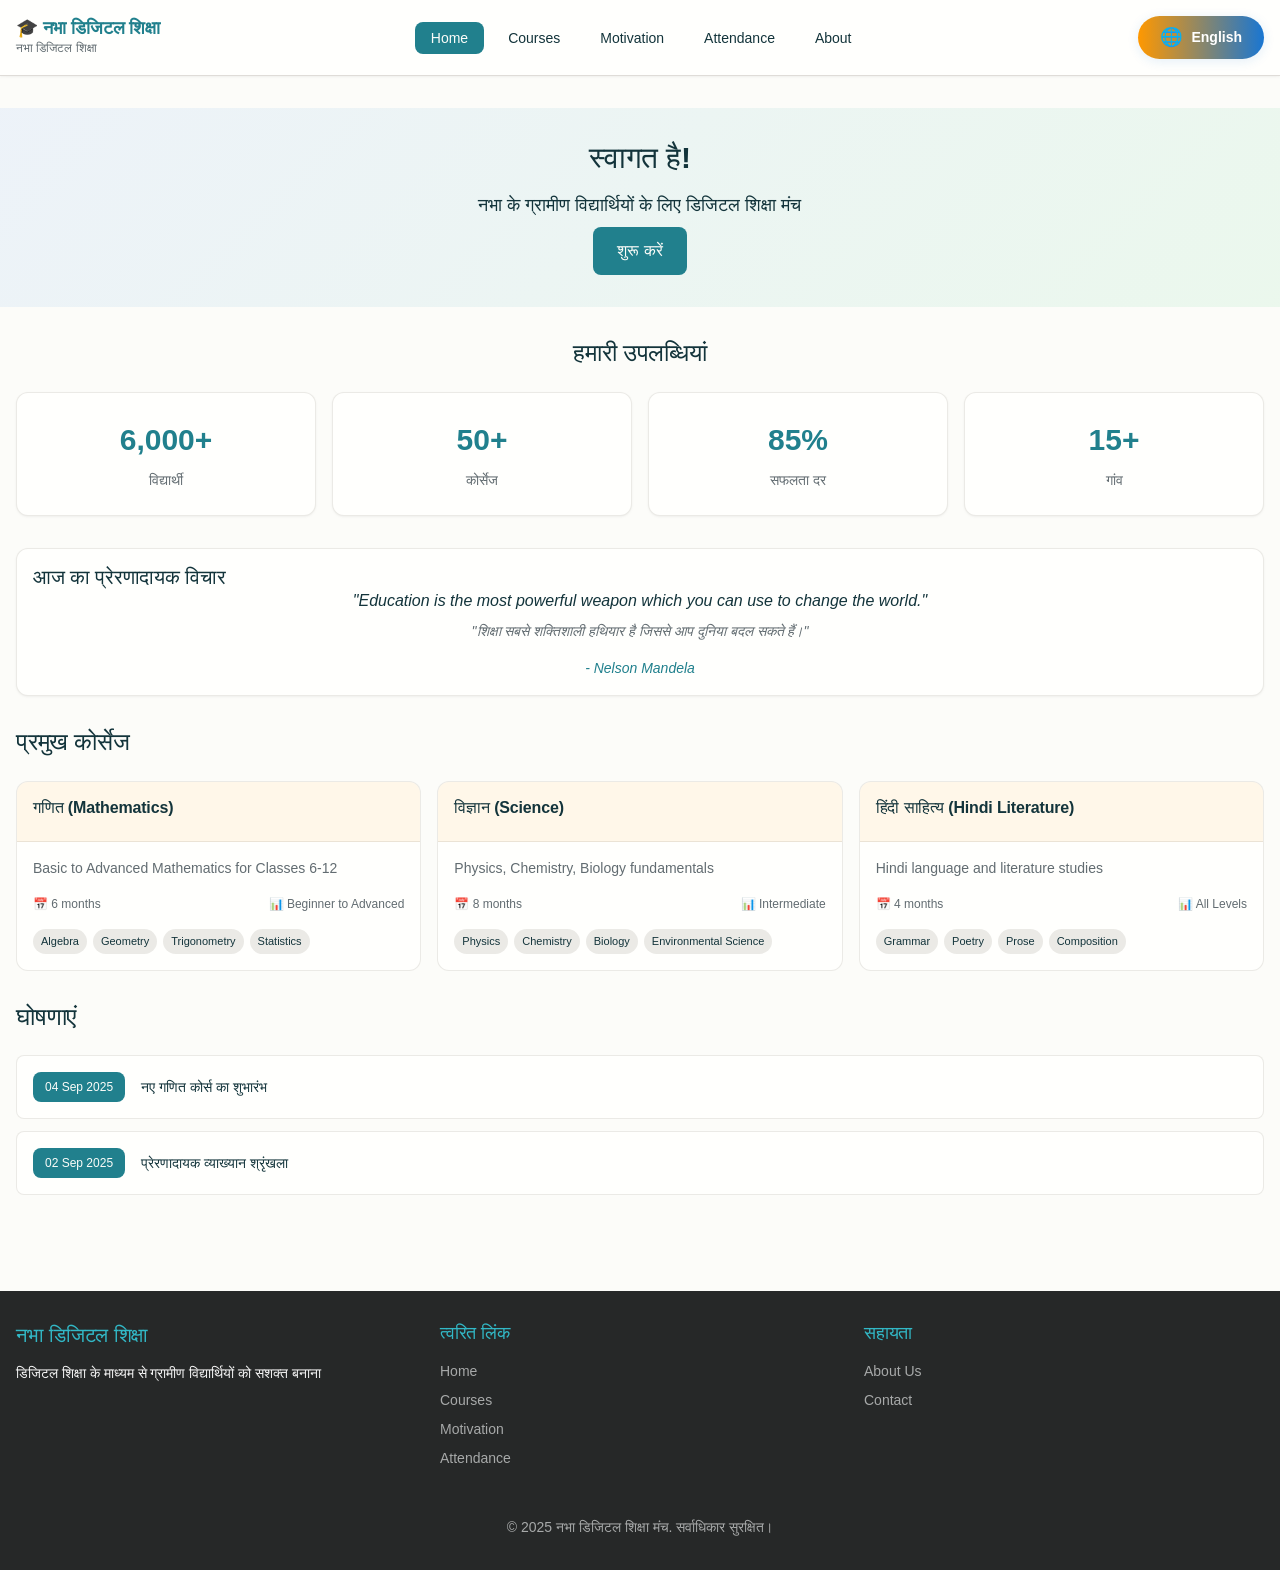
==== commit a98dce98: "Update index.html" ====
--- a/index.html
+++ b/index.html
@@ -57,7 +57,7 @@
                     <h2 class="lang-en" style="display:none;">Our Achievements</h2>
                     <div class="stats-grid">
                         <div class="stat-card">
-                            <div class="stat-number">2,500+</div>
+                            <div class="stat-number">6,000+</div>
                             <div class="stat-label lang-hi">विद्यार्थी</div>
                             <div class="stat-label lang-en" style="display:none;">Students</div>
                         </div>
@@ -336,7 +336,7 @@
                                         <div>
                                             <strong class="lang-hi">फोन:</strong>
                                             <strong class="lang-en" style="display:none;">Phone:</strong><br>
-                                            +91-1765-XXXXXX
+                                            +91-82729 71062
                                         </div>
                                     </div>
                                     <div class="contact-item">
@@ -403,4 +403,4 @@
     });
     </script>
 </body>
-</html>+</html>
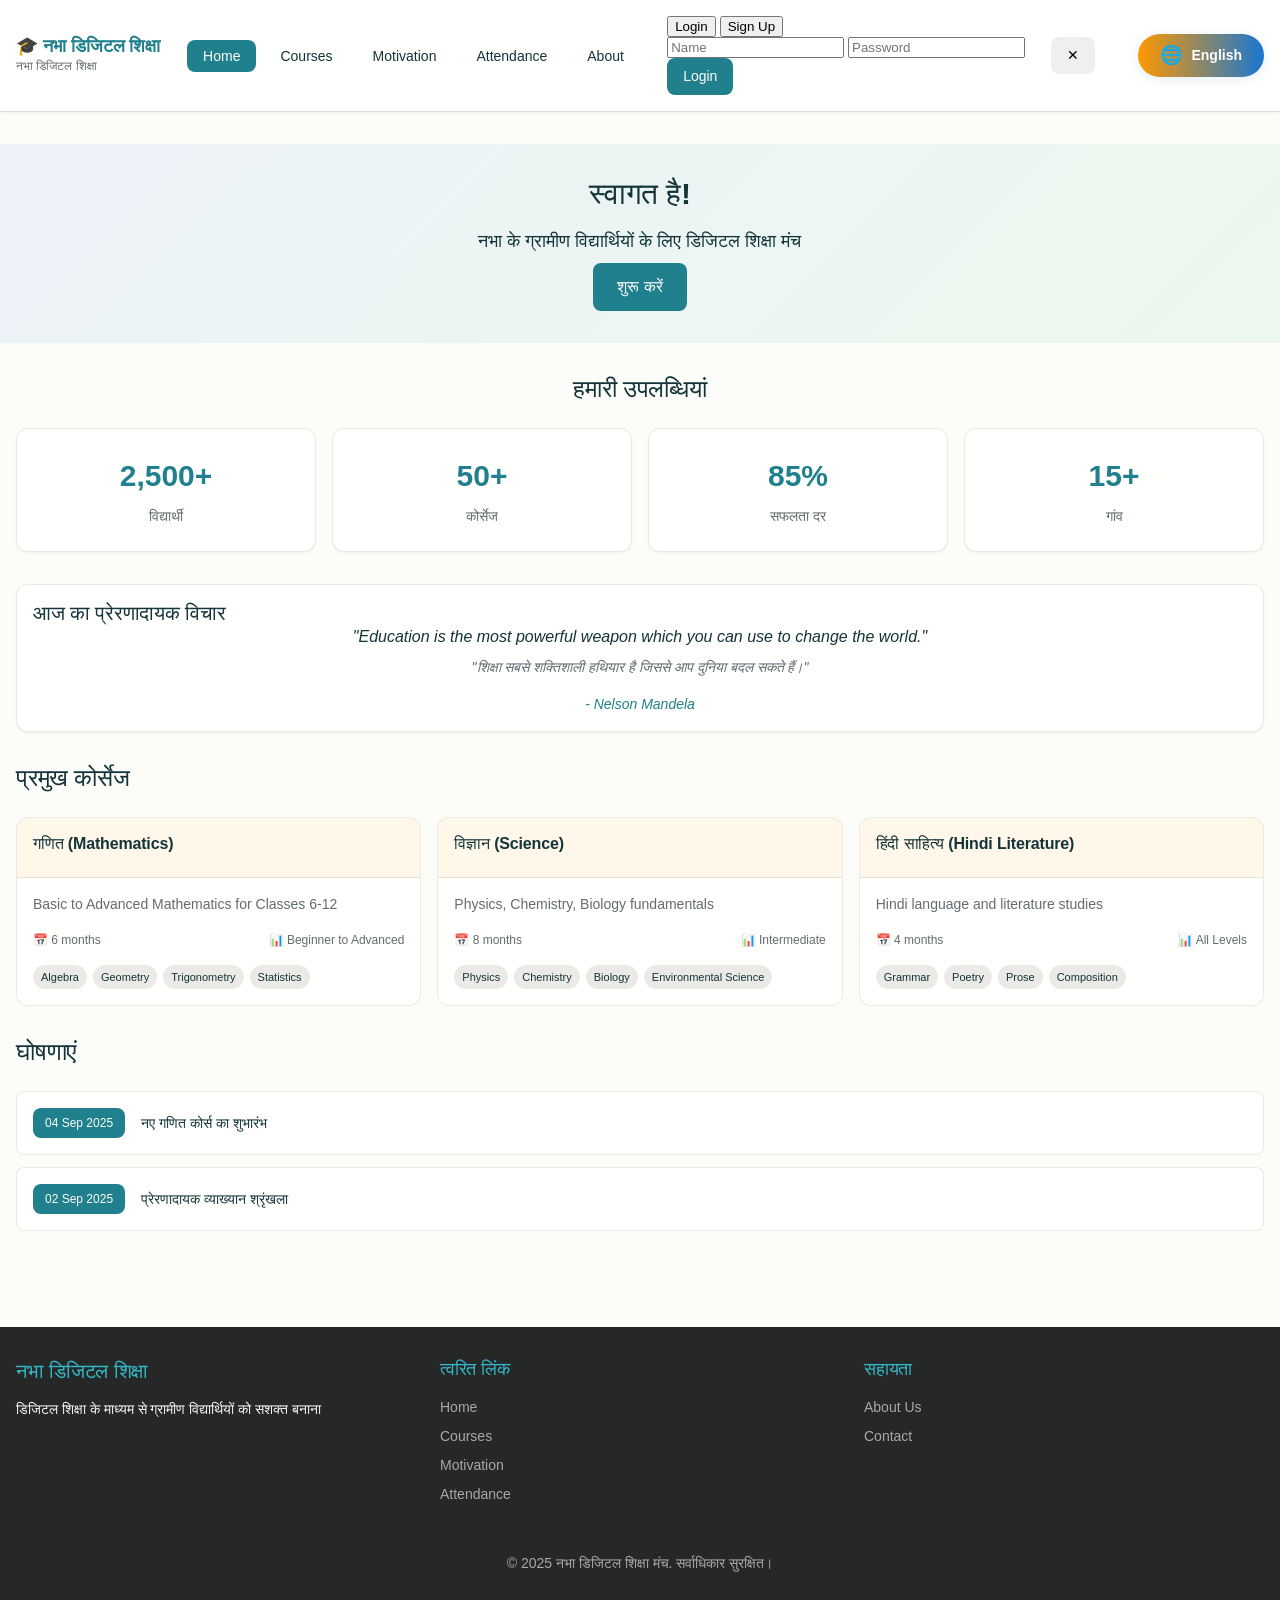
==== commit 5f9f2619: "Update index.html" ====
--- a/index.html
+++ b/index.html
@@ -24,7 +24,27 @@
                     <button class="nav-item" data-section="attendance">Attendance</button>
                     <button class="nav-item" data-section="about">About</button>
                 </nav>
-                <button class="mobile-menu-toggle">☰</button>
+                <!-- Login/Sign Up Section Start -->
+                <div class="auth-section" id="authSection">
+                    <button id="showLogin" class="auth-btn active">Login</button>
+                    <button id="showSignUp" class="auth-btn">Sign Up</button>
+                    <div class="auth-dropdown">
+                        <button type="button" id="closeAuthDropdown" class="btn btn--small" style="float:right;margin-bottom:8px;">✕</button>
+                        <form id="studentLoginForm" style="display:block;">
+                            <input type="text" id="loginName" placeholder="Name" required class="auth-input">
+                            <input type="password" id="loginPassword" placeholder="Password" required class="auth-input">
+                            <button type="submit" class="btn btn--primary btn--small">Login</button>
+                        </form>
+                        <form id="studentSignUpForm" style="display:none;">
+                            <input type="text" id="signupName" placeholder="Name" required class="auth-input">
+                            <input type="text" id="signupClass" placeholder="Class" required class="auth-input">
+                            <input type="password" id="signupPassword" placeholder="Password" required class="auth-input">
+                            <button type="submit" class="btn btn--primary btn--small">Sign Up</button>
+                        </form>
+                        <div id="loginStatus"></div>
+                    </div>
+                </div>
+                <!-- Login/Sign Up Section End -->
                 <button id="langSwitchBtn" class="btn btn--lang-switch" style="margin-left:16px;">
                     <span id="langIcon">🌐</span>
                     <span id="langText">English</span>
@@ -57,7 +77,7 @@
                     <h2 class="lang-en" style="display:none;">Our Achievements</h2>
                     <div class="stats-grid">
                         <div class="stat-card">
-                            <div class="stat-number">6,000+</div>
+                            <div class="stat-number">2,500+</div>
                             <div class="stat-label lang-hi">विद्यार्थी</div>
                             <div class="stat-label lang-en" style="display:none;">Students</div>
                         </div>
@@ -115,7 +135,7 @@
                             <div class="announcement-date">02 Sep 2025</div>
                             <div class="announcement-text lang-hi">प्रेरणादायक व्याख्यान श्रृंखला</div>
                             <div class="announcement-text lang-en" style="display:none;">Motivational Lecture Series</div>
-                        </div>
+                        </div> 
                     </div>
                 </div>
             </div>
@@ -154,7 +174,7 @@
                     <h2 class="lang-hi">प्रेरणादायक व्याख्यान</h2>
                     <h2 class="lang-en" style="display:none;">Motivational Lectures</h2>
                     <div class="video-grid" id="videoGrid"></div>
-                </div>
+                </div>  
 
                 <!-- Success Stories -->
                 <div class="success-stories">
@@ -336,7 +356,7 @@
                                         <div>
                                             <strong class="lang-hi">फोन:</strong>
                                             <strong class="lang-en" style="display:none;">Phone:</strong><br>
-                                            +91-82729 71062
+                                            +91-1765-XXXXXX
                                         </div>
                                     </div>
                                     <div class="contact-item">
